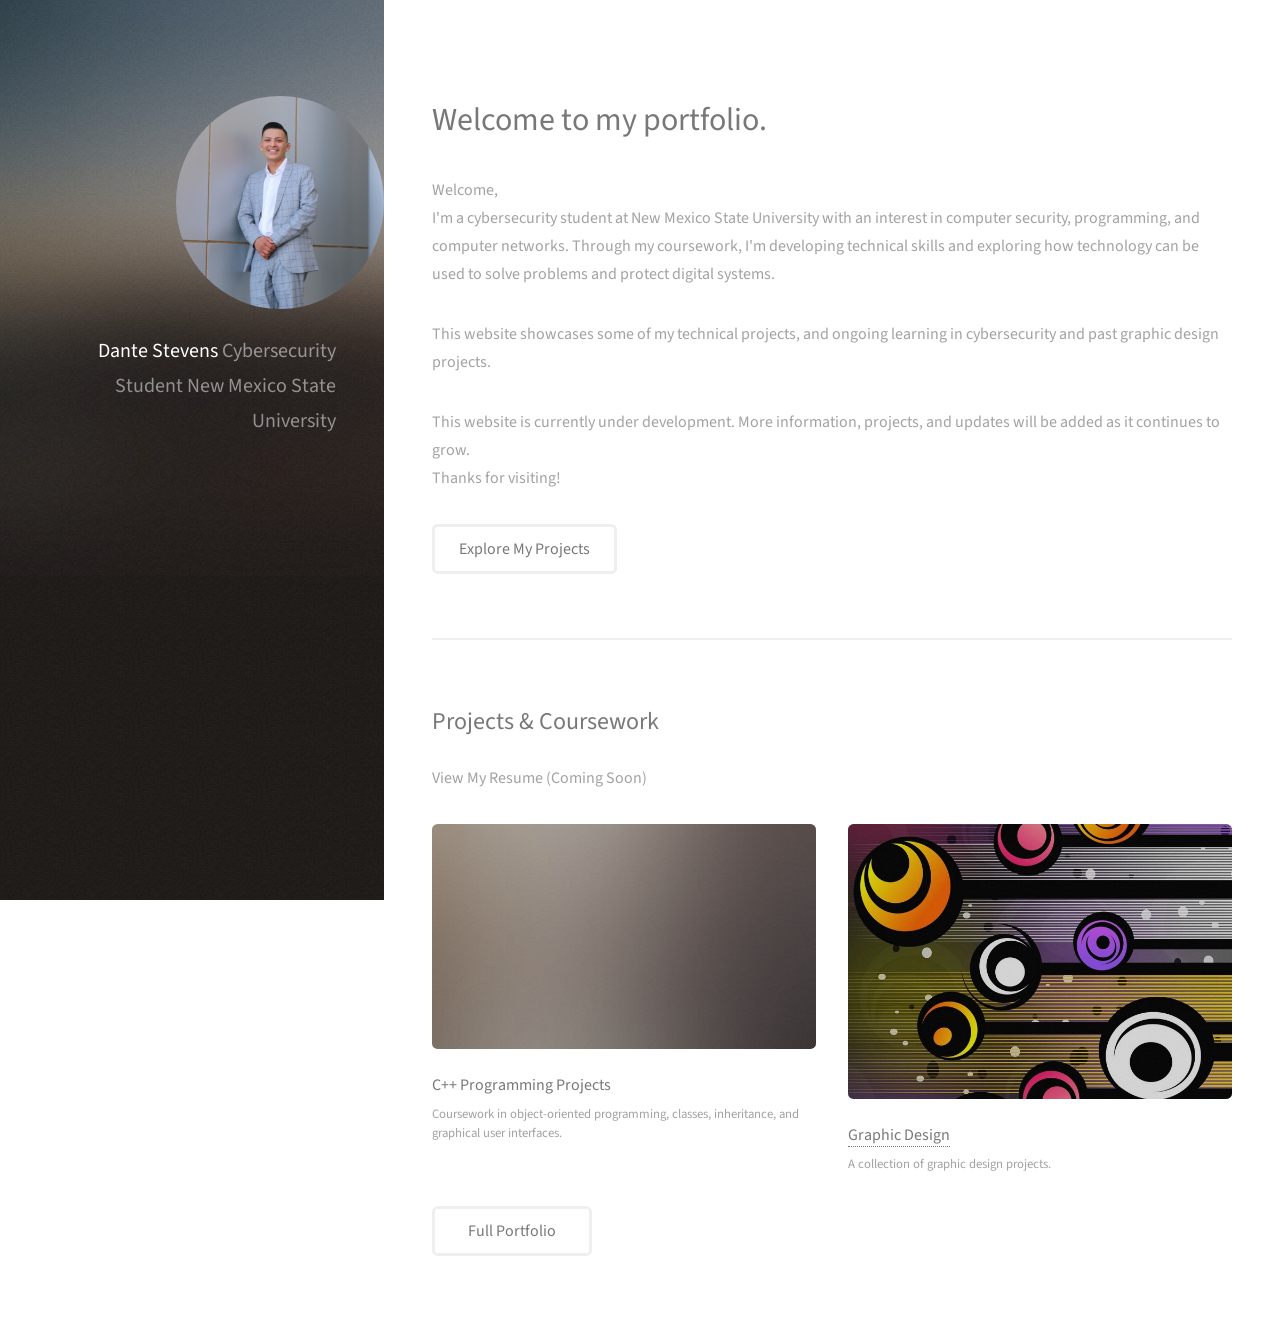
==== index.html @ f029ba34 "Update index.html" ====
<!DOCTYPE HTML>
<!--
	Strata by HTML5 UP
	html5up.net | @ajlkn
	Free for personal and commercial use under the CCA 3.0 license (html5up.net/license)
-->
<html>
	<head>
		<title>Strata by HTML5 UP</title>
		<meta charset="utf-8" />
		<meta name="viewport" content="width=device-width, initial-scale=1, user-scalable=no" />
		<link rel="stylesheet" href="assets/css/main.css" />
	</head>
	<body class="is-preload">

		<!-- Header -->
			<header id="header">
				<div class="inner">
					<a href="#" class="image avatar"><img src="images/avatar.jpg" alt="" /></a>

					<h1>
    <strong>Dante Stevens</strong><br />
    <span>Cybersecurity Student</span><br />
    <span>New Mexico State University</span>
</h1>

				</div>
			</header>

		<!-- Main -->
			<div id="main">

				<section id="one">
    <header class="major">
        <h2>Welcome to my portfolio.</h2>
    </header>

    <p>
        Welcome, <br />
		I'm a cybersecurity student at New Mexico State University
        with an interest in computer security, programming, and
        computer networks. Through my coursework, I'm developing
        technical skills and exploring how technology can be used
        to solve problems and protect digital systems.
    </p>


					
    <p>
        This website showcases some of my technical
        projects, and ongoing learning in cybersecurity and past graphic design projects.
    </p>


					
	<p>This website is currently under development. More information,
		projects, and updates will be added as it continues to grow. <br />
		Thanks for visiting!
	</p>

    <ul class="actions">
        <li><a href="#two" class="button">Explore My Projects</a></li>
    </ul>
</section>
	
				<!-- Two -->
					<section id="two">
						
<h2>Projects & Coursework</h2>

<p>View My Resume (Coming Soon)</p>

<div class="row">

    <!-- C++ Project Card -->
    <article class="col-6 col-12-xsmall work-item">
        <a href="images/fulls/01.jpg" class="image fit thumb">
            <img src="images/thumbs/01.jpg" alt="C++ programming project" />
        </a>
        <h3>C++ Programming Projects</h3>
        <p>Coursework in object-oriented programming, classes, inheritance, and graphical user interfaces.</p>
    </article>

    <!-- Graphic Design Project Card -->
    

<article class="col-6 col-12-xsmall work-item">
   <a href="graphic-design.html" class="image fit">
    <img src="images/icon.jpg" alt="Graphic Design Projects" class="design-icon" />
</a>
    <h3>
        <a href="graphic-design.html">Graphic Design</a>
    </h3>
    <p>A collection of graphic design projects.</p>
</article>


</div>

<ul class="actions">
    <li><a href="#" class="button">Full Portfolio</a></li>
</ul>


				<!-- Four -->
				<!--
					<section id="four">
						<h2>Elements</h2>

						<section>
							<h4>Text</h4>
							<p>This is <b>bold</b> and this is <strong>strong</strong>. This is <i>italic</i> and this is <em>emphasized</em>.
							This is <sup>superscript</sup> text and this is <sub>subscript</sub> text.
							This is <u>underlined</u> and this is code: <code>for (;;) { ... }</code>. Finally, <a href="#">this is a link</a>.</p>
							<hr />
							<header>
								<h4>Heading with a Subtitle</h4>
								<p>Lorem ipsum dolor sit amet nullam id egestas urna aliquam</p>
							</header>
							<p>Nunc lacinia ante nunc ac lobortis. Interdum adipiscing gravida odio porttitor sem non mi integer non faucibus ornare mi ut ante amet placerat aliquet. Volutpat eu sed ante lacinia sapien lorem accumsan varius montes viverra nibh in adipiscing blandit tempus accumsan.</p>
							<header>
								<h5>Heading with a Subtitle</h5>
								<p>Lorem ipsum dolor sit amet nullam id egestas urna aliquam</p>
							</header>
							<p>Nunc lacinia ante nunc ac lobortis. Interdum adipiscing gravida odio porttitor sem non mi integer non faucibus ornare mi ut ante amet placerat aliquet. Volutpat eu sed ante lacinia sapien lorem accumsan varius montes viverra nibh in adipiscing blandit tempus accumsan.</p>
							<hr />
							<h2>Heading Level 2</h2>
							<h3>Heading Level 3</h3>
							<h4>Heading Level 4</h4>
							<h5>Heading Level 5</h5>
							<h6>Heading Level 6</h6>
							<hr />
							<h5>Blockquote</h5>
							<blockquote>Fringilla nisl. Donec accumsan interdum nisi, quis tincidunt felis sagittis eget tempus euismod. Vestibulum ante ipsum primis in faucibus vestibulum. Blandit adipiscing eu felis iaculis volutpat ac adipiscing accumsan faucibus. Vestibulum ante ipsum primis in faucibus lorem ipsum dolor sit amet nullam adipiscing eu felis.</blockquote>
							<h5>Preformatted</h5>
							<pre><code>i = 0;

while (!deck.isInOrder()) {
print 'Iteration ' + i;
deck.shuffle();
i++;
}

print 'It took ' + i + ' iterations to sort the deck.';</code></pre>
						</section>

						<section>
							<h4>Lists</h4>
							<div class="row">
								<div class="col-6 col-12-xsmall">
									<h5>Unordered</h5>
									<ul>
										<li>Dolor pulvinar etiam magna etiam.</li>
										<li>Sagittis adipiscing lorem eleifend.</li>
										<li>Felis enim feugiat dolore viverra.</li>
									</ul>
									<h5>Alternate</h5>
									<ul class="alt">
										<li>Dolor pulvinar etiam magna etiam.</li>
										<li>Sagittis adipiscing lorem eleifend.</li>
										<li>Felis enim feugiat dolore viverra.</li>
									</ul>
								</div>
								<div class="col-6 col-12-xsmall">
									<h5>Ordered</h5>
									<ol>
										<li>Dolor pulvinar etiam magna etiam.</li>
										<li>Etiam vel felis at lorem sed viverra.</li>
										<li>Felis enim feugiat dolore viverra.</li>
										<li>Dolor pulvinar etiam magna etiam.</li>
										<li>Etiam vel felis at lorem sed viverra.</li>
										<li>Felis enim feugiat dolore viverra.</li>
									</ol>
									<h5>Icons</h5>
									
								</div>
							</div>
							<h5>Actions</h5>
							<ul class="actions">
								<li><a href="#" class="button primary">Default</a></li>
								<li><a href="#" class="button">Default</a></li>
							</ul>
							<ul class="actions small">
								<li><a href="#" class="button primary small">Small</a></li>
								<li><a href="#" class="button small">Small</a></li>
							</ul>
							<div class="row">
								<div class="col-6 col-12-small">
									<ul class="actions stacked">
										<li><a href="#" class="button primary">Default</a></li>
										<li><a href="#" class="button">Default</a></li>
									</ul>
								</div>
								<div class="col-6 col-12-small">
									<ul class="actions stacked">
										<li><a href="#" class="button primary small">Small</a></li>
										<li><a href="#" class="button small">Small</a></li>
									</ul>
								</div>
								<div class="col-6 col-12-small">
									<ul class="actions stacked">
										<li><a href="#" class="button primary fit">Default</a></li>
										<li><a href="#" class="button fit">Default</a></li>
									</ul>
								</div>
								<div class="col-6 col-12-small">
									<ul class="actions stacked">
										<li><a href="#" class="button primary small fit">Small</a></li>
										<li><a href="#" class="button small fit">Small</a></li>
									</ul>
								</div>
							</div>
						</section>

						<section>
							<h4>Table</h4>
							<h5>Default</h5>
							<div class="table-wrapper">
								<table>
									<thead>
										<tr>
											<th>Name</th>
											<th>Description</th>
											<th>Price</th>
										</tr>
									</thead>
									<tbody>
										<tr>
											<td>Item One</td>
											<td>Ante turpis integer aliquet porttitor.</td>
											<td>29.99</td>
										</tr>
										<tr>
											<td>Item Two</td>
											<td>Vis ac commodo adipiscing arcu aliquet.</td>
											<td>19.99</td>
										</tr>
										<tr>
											<td>Item Three</td>
											<td> Morbi faucibus arcu accumsan lorem.</td>
											<td>29.99</td>
										</tr>
										<tr>
											<td>Item Four</td>
											<td>Vitae integer tempus condimentum.</td>
											<td>19.99</td>
										</tr>
										<tr>
											<td>Item Five</td>
											<td>Ante turpis integer aliquet porttitor.</td>
											<td>29.99</td>
										</tr>
									</tbody>
									<tfoot>
										<tr>
											<td colspan="2"></td>
											<td>100.00</td>
										</tr>
									</tfoot>
								</table>
							</div>

							<h5>Alternate</h5>
							<div class="table-wrapper">
								<table class="alt">
									<thead>
										<tr>
											<th>Name</th>
											<th>Description</th>
											<th>Price</th>
										</tr>
									</thead>
									<tbody>
										<tr>
											<td>Item One</td>
											<td>Ante turpis integer aliquet porttitor.</td>
											<td>29.99</td>
										</tr>
										<tr>
											<td>Item Two</td>
											<td>Vis ac commodo adipiscing arcu aliquet.</td>
											<td>19.99</td>
										</tr>
										<tr>
											<td>Item Three</td>
											<td> Morbi faucibus arcu accumsan lorem.</td>
											<td>29.99</td>
										</tr>
										<tr>
											<td>Item Four</td>
											<td>Vitae integer tempus condimentum.</td>
											<td>19.99</td>
										</tr>
										<tr>
											<td>Item Five</td>
											<td>Ante turpis integer aliquet porttitor.</td>
											<td>29.99</td>
										</tr>
									</tbody>
									<tfoot>
										<tr>
											<td colspan="2"></td>
											<td>100.00</td>
										</tr>
									</tfoot>
								</table>
							</div>
						</section>

						<section>
							<h4>Buttons</h4>
							<ul class="actions">
								<li><a href="#" class="button primary">Primary</a></li>
								<li><a href="#" class="button">Default</a></li>
							</ul>
							<ul class="actions">
								<li><a href="#" class="button large">Large</a></li>
								<li><a href="#" class="button">Default</a></li>
								<li><a href="#" class="button small">Small</a></li>
							</ul>
							<ul class="actions fit">
								<li><a href="#" class="button primary fit">Fit</a></li>
								<li><a href="#" class="button fit">Fit</a></li>
							</ul>
							<ul class="actions fit small">
								<li><a href="#" class="button primary fit small">Fit + Small</a></li>
								<li><a href="#" class="button fit small">Fit + Small</a></li>
							</ul>
							<ul class="actions">
								<li><a href="#" class="button primary icon solid fa-download">Icon</a></li>
								<li><a href="#" class="button icon solid fa-download">Icon</a></li>
							</ul>
							<ul class="actions">
								<li><span class="button primary disabled">Primary</span></li>
								<li><span class="button disabled">Default</span></li>
							</ul>
						</section>

						<section>
							<h4>Form</h4>
							<form method="post" action="#">
								<div class="row gtr-uniform gtr-50">
									<div class="col-6 col-12-xsmall">
										<input type="text" name="demo-name" id="demo-name" value="" placeholder="Name" />
									</div>
									<div class="col-6 col-12-xsmall">
										<input type="email" name="demo-email" id="demo-email" value="" placeholder="Email" />
									</div>
									<div class="col-12">
										<select name="demo-category" id="demo-category">
											<option value="">- Category -</option>
											<option value="1">Manufacturing</option>
											<option value="1">Shipping</option>
											<option value="1">Administration</option>
											<option value="1">Human Resources</option>
										</select>
									</div>
									<div class="col-4 col-12-small">
										<input type="radio" id="demo-priority-low" name="demo-priority" checked>
										<label for="demo-priority-low">Low Priority</label>
									</div>
									<div class="col-4 col-12-small">
										<input type="radio" id="demo-priority-normal" name="demo-priority">
										<label for="demo-priority-normal">Normal Priority</label>
									</div>
									<div class="col-4 col-12-small">
										<input type="radio" id="demo-priority-high" name="demo-priority">
										<label for="demo-priority-high">High Priority</label>
									</div>
									<div class="col-6 col-12-small">
										<input type="checkbox" id="demo-copy" name="demo-copy">
										<label for="demo-copy">Email me a copy of this message</label>
									</div>
									<div class="col-6 col-12-small">
										<input type="checkbox" id="demo-human" name="demo-human" checked>
										<label for="demo-human">I am a human and not a robot</label>
									</div>
									<div class="col-12">
										<textarea name="demo-message" id="demo-message" placeholder="Enter your message" rows="6"></textarea>
									</div>
									<div class="col-12">
										<ul class="actions">
											<li><input type="submit" value="Send Message" class="primary" /></li>
											<li><input type="reset" value="Reset" /></li>
										</ul>
									</div>
								</div>
							</form>
						</section>

						<section>
							<h4>Image</h4>
							<h5>Fit</h5>
							<div class="box alt">
								<div class="row gtr-50 gtr-uniform">
									<div class="col-12"><span class="image fit"><img src="images/fulls/05.jpg" alt="" /></span></div>
									<div class="col-4"><span class="image fit"><img src="images/thumbs/01.jpg" alt="" /></span></div>
									<div class="col-4"><span class="image fit"><img src="images/thumbs/02.jpg" alt="" /></span></div>
									<div class="col-4"><span class="image fit"><img src="images/thumbs/03.jpg" alt="" /></span></div>
									<div class="col-4"><span class="image fit"><img src="images/thumbs/04.jpg" alt="" /></span></div>
									<div class="col-4"><span class="image fit"><img src="images/thumbs/05.jpg" alt="" /></span></div>
									<div class="col-4"><span class="image fit"><img src="images/thumbs/06.jpg" alt="" /></span></div>
									<div class="col-4"><span class="image fit"><img src="images/thumbs/03.jpg" alt="" /></span></div>
									<div class="col-4"><span class="image fit"><img src="images/thumbs/02.jpg" alt="" /></span></div>
									<div class="col-4"><span class="image fit"><img src="images/thumbs/01.jpg" alt="" /></span></div>
								</div>
							</div>
							<h5>Left &amp; Right</h5>
							<p><span class="image left"><img src="images/avatar.jpg" alt="" /></span>Fringilla nisl. Donec accumsan interdum nisi, quis tincidunt felis sagittis eget. tempus euismod. Vestibulum ante ipsum primis in faucibus vestibulum. Blandit adipiscing eu felis iaculis volutpat ac adipiscing accumsan eu faucibus. Integer ac pellentesque praesent tincidunt felis sagittis eget. tempus euismod. Vestibulum ante ipsum primis in faucibus vestibulum. Blandit adipiscing eu felis iaculis volutpat ac adipiscing accumsan eu faucibus. Integer ac pellentesque praesent. Donec accumsan interdum nisi, quis tincidunt felis sagittis eget. tempus euismod. Vestibulum ante ipsum primis in faucibus vestibulum. Blandit adipiscing eu felis iaculis volutpat ac adipiscing accumsan eu faucibus. Integer ac pellentesque praesent tincidunt felis sagittis eget. tempus euismod. Vestibulum ante ipsum primis in faucibus vestibulum. Blandit adipiscing eu felis iaculis volutpat ac adipiscing accumsan eu faucibus. Integer ac pellentesque praesent.</p>
							<p><span class="image right"><img src="images/avatar.jpg" alt="" /></span>Fringilla nisl. Donec accumsan interdum nisi, quis tincidunt felis sagittis eget. tempus euismod. Vestibulum ante ipsum primis in faucibus vestibulum. Blandit adipiscing eu felis iaculis volutpat ac adipiscing accumsan eu faucibus. Integer ac pellentesque praesent tincidunt felis sagittis eget. tempus euismod. Vestibulum ante ipsum primis in faucibus vestibulum. Blandit adipiscing eu felis iaculis volutpat ac adipiscing accumsan eu faucibus. Integer ac pellentesque praesent. Donec accumsan interdum nisi, quis tincidunt felis sagittis eget. tempus euismod. Vestibulum ante ipsum primis in faucibus vestibulum. Blandit adipiscing eu felis iaculis volutpat ac adipiscing accumsan eu faucibus. Integer ac pellentesque praesent tincidunt felis sagittis eget. tempus euismod. Vestibulum ante ipsum primis in faucibus vestibulum. Blandit adipiscing eu felis iaculis volutpat ac adipiscing accumsan eu faucibus. Integer ac pellentesque praesent.</p>
						</section>

					</section>
				-->

			</div>

		<!-- Footer -->
			<footer id="footer">
				<div class="inner">
					
					
				</div>
			</footer>

		<!-- Scripts -->
			<script src="assets/js/jquery.min.js"></script>
			<script src="assets/js/jquery.poptrox.min.js"></script>
			<script src="assets/js/browser.min.js"></script>
			<script src="assets/js/breakpoints.min.js"></script>
			<script src="assets/js/util.js"></script>
			<script src="assets/js/main.js"></script>

	</body>
</html>
---- assets/css/main.css ----
@import url("fontawesome-all.min.css");
@import url("https://fonts.googleapis.com/css?family=Source+Sans+Pro:400,400italic");

/*
	Strata by HTML5 UP
	html5up.net | @ajlkn
	Free for personal and commercial use under the CCA 3.0 license (html5up.net/license)
*/

html, body, div, span, applet, object,
iframe, h1, h2, h3, h4, h5, h6, p, blockquote,
pre, a, abbr, acronym, address, big, cite,
code, del, dfn, em, img, ins, kbd, q, s, samp,
small, strike, strong, sub, sup, tt, var, b,
u, i, center, dl, dt, dd, ol, ul, li, fieldset,
form, label, legend, table, caption, tbody,
tfoot, thead, tr, th, td, article, aside,
canvas, details, embed, figure, figcaption,
footer, header, hgroup, menu, nav, output, ruby,
section, summary, time, mark, audio, video {
	margin: 0;
	padding: 0;
	border: 0;
	font-size: 100%;
	font: inherit;
	vertical-align: baseline;}

article, aside, details, figcaption, figure,
footer, header, hgroup, menu, nav, section {
	display: block;}

body {
	line-height: 1;
}

ol, ul {
	list-style: none;
}

blockquote, q {
	quotes: none;
}

	blockquote:before, blockquote:after, q:before, q:after {
		content: '';
		content: none;
	}

table {
	border-collapse: collapse;
	border-spacing: 0;
}

body {
	-webkit-text-size-adjust: none;
}

mark {
	background-color: transparent;
	color: inherit;
}

input::-moz-focus-inner {
	border: 0;
	padding: 0;
}

input, select, textarea {
	-moz-appearance: none;
	-webkit-appearance: none;
	-ms-appearance: none;
	appearance: none;
}

/* Basic */

	html {
		box-sizing: border-box;
	}

	*, *:before, *:after {
		box-sizing: inherit;
	}

	body {
		background: #fff;
	}

		body.is-preload *, body.is-preload *:before, body.is-preload *:after {
			-moz-animation: none !important;
			-webkit-animation: none !important;
			-ms-animation: none !important;
			animation: none !important;
			-moz-transition: none !important;
			-webkit-transition: none !important;
			-ms-transition: none !important;
			transition: none !important;
		}

	body, input, select, textarea {
		color: #a2a2a2;
		font-family: "Source Sans Pro", Helvetica, sans-serif;
		font-size: 16pt;
		font-weight: 400;
		line-height: 1.75em;
	}

	a {
		-moz-transition: color 0.2s ease-in-out, border-color 0.2s ease-in-out;
		-webkit-transition: color 0.2s ease-in-out, border-color 0.2s ease-in-out;
		-ms-transition: color 0.2s ease-in-out, border-color 0.2s ease-in-out;
		transition: color 0.2s ease-in-out, border-color 0.2s ease-in-out;
		border-bottom: dotted 1px;
		color: #49bf9d;
		text-decoration: none;
	}

		a:hover {
			border-bottom-color: transparent;
			color: #49bf9d !important;
			text-decoration: none;
		}

	strong, b {
		color: #787878;
		font-weight: 400;
	}

	em, i {
		font-style: italic;
	}

	p {
		margin: 0 0 2em 0;
	}

	h1, h2, h3, h4, h5, h6 {
		color: #787878;
		font-weight: 400;
		line-height: 1em;
		margin: 0 0 1em 0;
	}

		h1 a, h2 a, h3 a, h4 a, h5 a, h6 a {
			color: inherit;
			text-decoration: none;
		}

	h1 {
		font-size: 2em;
		line-height: 1.5em;
	}

	h2 {
		font-size: 1.5em;
		line-height: 1.5em;
	}

	h3 {
		font-size: 1.25em;
		line-height: 1.5em;
	}

	h4 {
		font-size: 1.1em;
		line-height: 1.5em;
	}

	h5 {
		font-size: 0.9em;
		line-height: 1.5em;
	}

	h6 {
		font-size: 0.7em;
		line-height: 1.5em;
	}

	sub {
		font-size: 0.8em;
		position: relative;
		top: 0.5em;
	}

	sup {
		font-size: 0.8em;
		position: relative;
		top: -0.5em;
	}

	hr {
		border: 0;
		border-bottom: solid 2px #efefef;
		margin: 2em 0;
	}

		hr.major {
			margin: 3em 0;
		}

	blockquote {
		border-left: solid 6px #efefef;
		font-style: italic;
		margin: 0 0 2em 0;
		padding: 0.5em 0 0.5em 1.5em;
	}

	code {
		background: #f7f7f7;
		border-radius: 0.35em;
		border: solid 2px #efefef;
		font-family: "Courier New", monospace;
		font-size: 0.9em;
		margin: 0 0.25em;
		padding: 0.25em 0.65em;
	}

	pre {
		-webkit-overflow-scrolling: touch;
		font-family: "Courier New", monospace;
		font-size: 0.9em;
		margin: 0 0 2em 0;
	}

		pre code {
			display: block;
			line-height: 1.75em;
			padding: 1em 1.5em;
			overflow-x: auto;
		}

	.align-left {
		text-align: left;
	}

	.align-center {
		text-align: center;
	}

	.align-right {
		text-align: right;
	}

/* Container */

	.container {
		margin: 0 auto;
		max-width: calc(100% - 4em);
		width: 100%;
	}

		.container.xsmall {
			width: 25%;
		}

		.container.small {
			width: 50%;
		}

		.container.medium {
			width: 75%;
		}

		.container.large {
			width: 125%;
		}

		.container.xlarge {
			width: 150%;
		}

		.container.max {
			width: 100%;
		}

		@media screen and (max-width: 980px) {

			.container {
				width: 100% !important;
				max-width: 100% !important;
			}

		}

		@media screen and (max-width: 480px) {

			.container {
				max-width: calc(100% - 3em);
			}

		}

/* Row */

	.row {
		display: flex;
		flex-wrap: wrap;
		box-sizing: border-box;
		align-items: stretch;
	}

		.row > * {
			box-sizing: border-box;
		}

		.row.gtr-uniform > * > :last-child {
			margin-bottom: 0;
		}

		.row.aln-left {
			justify-content: flex-start;
		}

		.row.aln-center {
			justify-content: center;
		}

		.row.aln-right {
			justify-content: flex-end;
		}

		.row.aln-top {
			align-items: flex-start;
		}

		.row.aln-middle {
			align-items: center;
		}

		.row.aln-bottom {
			align-items: flex-end;
		}

		.row > .imp {
			order: -1;
		}

		.row > .col-1 {
			width: 8.33333%;
		}

		.row > .off-1 {
			margin-left: 8.33333%;
		}

		.row > .col-2 {
			width: 16.66667%;
		}

		.row > .off-2 {
			margin-left: 16.66667%;
		}

		.row > .col-3 {
			width: 25%;
		}

		.row > .off-3 {
			margin-left: 25%;
		}

		.row > .col-4 {
			width: 33.33333%;
		}

		.row > .off-4 {
			margin-left: 33.33333%;
		}

		.row > .col-5 {
			width: 41.66667%;
		}

		.row > .off-5 {
			margin-left: 41.66667%;
		}

		.row > .col-6 {
			width: 50%;
		}

		.row > .off-6 {
			margin-left: 50%;
		}

		.row > .col-7 {
			width: 58.33333%;
		}

		.row > .off-7 {
			margin-left: 58.33333%;
		}

		.row > .col-8 {
			width: 66.66667%;
		}

		.row > .off-8 {
			margin-left: 66.66667%;
		}

		.row > .col-9 {
			width: 75%;
		}

		.row > .off-9 {
			margin-left: 75%;
		}

		.row > .col-10 {
			width: 83.33333%;
		}

		.row > .off-10 {
			margin-left: 83.33333%;
		}

		.row > .col-11 {
			width: 91.66667%;
		}

		.row > .off-11 {
			margin-left: 91.66667%;
		}

		.row > .col-12 {
			width: 100%;
		}

		.row > .off-12 {
			margin-left: 100%;
		}

		.row.gtr-0 {
			margin-top: 0;
			margin-left: 0em;
		}

			.row.gtr-0 > * {
				padding: 0 0 0 0em;
			}

			.row.gtr-0.gtr-uniform {
				margin-top: 0em;
			}

				.row.gtr-0.gtr-uniform > * {
					padding-top: 0em;
				}

		.row.gtr-25 {
			margin-top: 0;
			margin-left: -0.625em;
		}

			.row.gtr-25 > * {
				padding: 0 0 0 0.625em;
			}

			.row.gtr-25.gtr-uniform {
				margin-top: -0.625em;
			}

				.row.gtr-25.gtr-uniform > * {
					padding-top: 0.625em;
				}

		.row.gtr-50 {
			margin-top: 0;
			margin-left: -1.25em;
		}

			.row.gtr-50 > * {
				padding: 0 0 0 1.25em;
			}

			.row.gtr-50.gtr-uniform {
				margin-top: -1.25em;
			}

				.row.gtr-50.gtr-uniform > * {
					padding-top: 1.25em;
				}

		.row {
			margin-top: 0;
			margin-left: -2.5em;
		}

			.row > * {
				padding: 0 0 0 2.5em;
			}

			.row.gtr-uniform {
				margin-top: -2.5em;
			}

				.row.gtr-uniform > * {
					padding-top: 2.5em;
				}

		.row.gtr-150 {
			margin-top: 0;
			margin-left: -3.75em;
		}

			.row.gtr-150 > * {
				padding: 0 0 0 3.75em;
			}

			.row.gtr-150.gtr-uniform {
				margin-top: -3.75em;
			}

				.row.gtr-150.gtr-uniform > * {
					padding-top: 3.75em;
				}

		.row.gtr-200 {
			margin-top: 0;
			margin-left: -5em;
		}

			.row.gtr-200 > * {
				padding: 0 0 0 5em;
			}

			.row.gtr-200.gtr-uniform {
				margin-top: -5em;
			}

				.row.gtr-200.gtr-uniform > * {
					padding-top: 5em;
				}

		@media screen and (max-width: 1800px) {

			.row {
				display: flex;
				flex-wrap: wrap;
				box-sizing: border-box;
				align-items: stretch;
			}

				.row > * {
					box-sizing: border-box;
				}

				.row.gtr-uniform > * > :last-child {
					margin-bottom: 0;
				}

				.row.aln-left {
					justify-content: flex-start;
				}

				.row.aln-center {
					justify-content: center;
				}

				.row.aln-right {
					justify-content: flex-end;
				}

				.row.aln-top {
					align-items: flex-start;
				}

				.row.aln-middle {
					align-items: center;
				}

				.row.aln-bottom {
					align-items: flex-end;
				}

				.row > .imp-xlarge {
					order: -1;
				}

				.row > .col-1-xlarge {
					width: 8.33333%;
				}

				.row > .off-1-xlarge {
					margin-left: 8.33333%;
				}

				.row > .col-2-xlarge {
					width: 16.66667%;
				}

				.row > .off-2-xlarge {
					margin-left: 16.66667%;
				}

				.row > .col-3-xlarge {
					width: 25%;
				}

				.row > .off-3-xlarge {
					margin-left: 25%;
				}

				.row > .col-4-xlarge {
					width: 33.33333%;
				}

				.row > .off-4-xlarge {
					margin-left: 33.33333%;
				}

				.row > .col-5-xlarge {
					width: 41.66667%;
				}

				.row > .off-5-xlarge {
					margin-left: 41.66667%;
				}

				.row > .col-6-xlarge {
					width: 50%;
				}

				.row > .off-6-xlarge {
					margin-left: 50%;
				}

				.row > .col-7-xlarge {
					width: 58.33333%;
				}

				.row > .off-7-xlarge {
					margin-left: 58.33333%;
				}

				.row > .col-8-xlarge {
					width: 66.66667%;
				}

				.row > .off-8-xlarge {
					margin-left: 66.66667%;
				}

				.row > .col-9-xlarge {
					width: 75%;
				}

				.row > .off-9-xlarge {
					margin-left: 75%;
				}

				.row > .col-10-xlarge {
					width: 83.33333%;
				}

				.row > .off-10-xlarge {
					margin-left: 83.33333%;
				}

				.row > .col-11-xlarge {
					width: 91.66667%;
				}

				.row > .off-11-xlarge {
					margin-left: 91.66667%;
				}

				.row > .col-12-xlarge {
					width: 100%;
				}

				.row > .off-12-xlarge {
					margin-left: 100%;
				}

				.row.gtr-0 {
					margin-top: 0;
					margin-left: 0em;
				}

					.row.gtr-0 > * {
						padding: 0 0 0 0em;
					}

					.row.gtr-0.gtr-uniform {
						margin-top: 0em;
					}

						.row.gtr-0.gtr-uniform > * {
							padding-top: 0em;
						}

				.row.gtr-25 {
					margin-top: 0;
					margin-left: -0.625em;
				}

					.row.gtr-25 > * {
						padding: 0 0 0 0.625em;
					}

					.row.gtr-25.gtr-uniform {
						margin-top: -0.625em;
					}

						.row.gtr-25.gtr-uniform > * {
							padding-top: 0.625em;
						}

				.row.gtr-50 {
					margin-top: 0;
					margin-left: -1.25em;
				}

					.row.gtr-50 > * {
						padding: 0 0 0 1.25em;
					}

					.row.gtr-50.gtr-uniform {
						margin-top: -1.25em;
					}

						.row.gtr-50.gtr-uniform > * {
							padding-top: 1.25em;
						}

				.row {
					margin-top: 0;
					margin-left: -2.5em;
				}

					.row > * {
						padding: 0 0 0 2.5em;
					}

					.row.gtr-uniform {
						margin-top: -2.5em;
					}

						.row.gtr-uniform > * {
							padding-top: 2.5em;
						}

				.row.gtr-150 {
					margin-top: 0;
					margin-left: -3.75em;
				}

					.row.gtr-150 > * {
						padding: 0 0 0 3.75em;
					}

					.row.gtr-150.gtr-uniform {
						margin-top: -3.75em;
					}

						.row.gtr-150.gtr-uniform > * {
							padding-top: 3.75em;
						}

				.row.gtr-200 {
					margin-top: 0;
					margin-left: -5em;
				}

					.row.gtr-200 > * {
						padding: 0 0 0 5em;
					}

					.row.gtr-200.gtr-uniform {
						margin-top: -5em;
					}

						.row.gtr-200.gtr-uniform > * {
							padding-top: 5em;
						}

		}

		@media screen and (max-width: 1280px) {

			.row {
				display: flex;
				flex-wrap: wrap;
				box-sizing: border-box;
				align-items: stretch;
			}

				.row > * {
					box-sizing: border-box;
				}

				.row.gtr-uniform > * > :last-child {
					margin-bottom: 0;
				}

				.row.aln-left {
					justify-content: flex-start;
				}

				.row.aln-center {
					justify-content: center;
				}

				.row.aln-right {
					justify-content: flex-end;
				}

				.row.aln-top {
					align-items: flex-start;
				}

				.row.aln-middle {
					align-items: center;
				}

				.row.aln-bottom {
					align-items: flex-end;
				}

				.row > .imp-large {
					order: -1;
				}

				.row > .col-1-large {
					width: 8.33333%;
				}

				.row > .off-1-large {
					margin-left: 8.33333%;
				}

				.row > .col-2-large {
					width: 16.66667%;
				}

				.row > .off-2-large {
					margin-left: 16.66667%;
				}

				.row > .col-3-large {
					width: 25%;
				}

				.row > .off-3-large {
					margin-left: 25%;
				}

				.row > .col-4-large {
					width: 33.33333%;
				}

				.row > .off-4-large {
					margin-left: 33.33333%;
				}

				.row > .col-5-large {
					width: 41.66667%;
				}

				.row > .off-5-large {
					margin-left: 41.66667%;
				}

				.row > .col-6-large {
					width: 50%;
				}

				.row > .off-6-large {
					margin-left: 50%;
				}

				.row > .col-7-large {
					width: 58.33333%;
				}

				.row > .off-7-large {
					margin-left: 58.33333%;
				}

				.row > .col-8-large {
					width: 66.66667%;
				}

				.row > .off-8-large {
					margin-left: 66.66667%;
				}

				.row > .col-9-large {
					width: 75%;
				}

				.row > .off-9-large {
					margin-left: 75%;
				}

				.row > .col-10-large {
					width: 83.33333%;
				}

				.row > .off-10-large {
					margin-left: 83.33333%;
				}

				.row > .col-11-large {
					width: 91.66667%;
				}

				.row > .off-11-large {
					margin-left: 91.66667%;
				}

				.row > .col-12-large {
					width: 100%;
				}

				.row > .off-12-large {
					margin-left: 100%;
				}

				.row.gtr-0 {
					margin-top: 0;
					margin-left: 0em;
				}

					.row.gtr-0 > * {
						padding: 0 0 0 0em;
					}

					.row.gtr-0.gtr-uniform {
						margin-top: 0em;
					}

						.row.gtr-0.gtr-uniform > * {
							padding-top: 0em;
						}

				.row.gtr-25 {
					margin-top: 0;
					margin-left: -0.5em;
				}

					.row.gtr-25 > * {
						padding: 0 0 0 0.5em;
					}

					.row.gtr-25.gtr-uniform {
						margin-top: -0.5em;
					}

						.row.gtr-25.gtr-uniform > * {
							padding-top: 0.5em;
						}

				.row.gtr-50 {
					margin-top: 0;
					margin-left: -1em;
				}

					.row.gtr-50 > * {
						padding: 0 0 0 1em;
					}

					.row.gtr-50.gtr-uniform {
						margin-top: -1em;
					}

						.row.gtr-50.gtr-uniform > * {
							padding-top: 1em;
						}

				.row {
					margin-top: 0;
					margin-left: -2em;
				}

					.row > * {
						padding: 0 0 0 2em;
					}

					.row.gtr-uniform {
						margin-top: -2em;
					}

						.row.gtr-uniform > * {
							padding-top: 2em;
						}

				.row.gtr-150 {
					margin-top: 0;
					margin-left: -3em;
				}

					.row.gtr-150 > * {
						padding: 0 0 0 3em;
					}

					.row.gtr-150.gtr-uniform {
						margin-top: -3em;
					}

						.row.gtr-150.gtr-uniform > * {
							padding-top: 3em;
						}

				.row.gtr-200 {
					margin-top: 0;
					margin-left: -4em;
				}

					.row.gtr-200 > * {
						padding: 0 0 0 4em;
					}

					.row.gtr-200.gtr-uniform {
						margin-top: -4em;
					}

						.row.gtr-200.gtr-uniform > * {
							padding-top: 4em;
						}

		}

		@media screen and (max-width: 980px) {

			.row {
				display: flex;
				flex-wrap: wrap;
				box-sizing: border-box;
				align-items: stretch;
			}

				.row > * {
					box-sizing: border-box;
				}

				.row.gtr-uniform > * > :last-child {
					margin-bottom: 0;
				}

				.row.aln-left {
					justify-content: flex-start;
				}

				.row.aln-center {
					justify-content: center;
				}

				.row.aln-right {
					justify-content: flex-end;
				}

				.row.aln-top {
					align-items: flex-start;
				}

				.row.aln-middle {
					align-items: center;
				}

				.row.aln-bottom {
					align-items: flex-end;
				}

				.row > .imp-medium {
					order: -1;
				}

				.row > .col-1-medium {
					width: 8.33333%;
				}

				.row > .off-1-medium {
					margin-left: 8.33333%;
				}

				.row > .col-2-medium {
					width: 16.66667%;
				}

				.row > .off-2-medium {
					margin-left: 16.66667%;
				}

				.row > .col-3-medium {
					width: 25%;
				}

				.row > .off-3-medium {
					margin-left: 25%;
				}

				.row > .col-4-medium {
					width: 33.33333%;
				}

				.row > .off-4-medium {
					margin-left: 33.33333%;
				}

				.row > .col-5-medium {
					width: 41.66667%;
				}

				.row > .off-5-medium {
					margin-left: 41.66667%;
				}

				.row > .col-6-medium {
					width: 50%;
				}

				.row > .off-6-medium {
					margin-left: 50%;
				}

				.row > .col-7-medium {
					width: 58.33333%;
				}

				.row > .off-7-medium {
					margin-left: 58.33333%;
				}

				.row > .col-8-medium {
					width: 66.66667%;
				}

				.row > .off-8-medium {
					margin-left: 66.66667%;
				}

				.row > .col-9-medium {
					width: 75%;
				}

				.row > .off-9-medium {
					margin-left: 75%;
				}

				.row > .col-10-medium {
					width: 83.33333%;
				}

				.row > .off-10-medium {
					margin-left: 83.33333%;
				}

				.row > .col-11-medium {
					width: 91.66667%;
				}

				.row > .off-11-medium {
					margin-left: 91.66667%;
				}

				.row > .col-12-medium {
					width: 100%;
				}

				.row > .off-12-medium {
					margin-left: 100%;
				}

				.row.gtr-0 {
					margin-top: 0;
					margin-left: 0em;
				}

					.row.gtr-0 > * {
						padding: 0 0 0 0em;
					}

					.row.gtr-0.gtr-uniform {
						margin-top: 0em;
					}

						.row.gtr-0.gtr-uniform > * {
							padding-top: 0em;
						}

				.row.gtr-25 {
					margin-top: 0;
					margin-left: -0.5em;
				}

					.row.gtr-25 > * {
						padding: 0 0 0 0.5em;
					}

					.row.gtr-25.gtr-uniform {
						margin-top: -0.5em;
					}

						.row.gtr-25.gtr-uniform > * {
							padding-top: 0.5em;
						}

				.row.gtr-50 {
					margin-top: 0;
					margin-left: -1em;
				}

					.row.gtr-50 > * {
						padding: 0 0 0 1em;
					}

					.row.gtr-50.gtr-uniform {
						margin-top: -1em;
					}

						.row.gtr-50.gtr-uniform > * {
							padding-top: 1em;
						}

				.row {
					margin-top: 0;
					margin-left: -2em;
				}

					.row > * {
						padding: 0 0 0 2em;
					}

					.row.gtr-uniform {
						margin-top: -2em;
					}

						.row.gtr-uniform > * {
							padding-top: 2em;
						}

				.row.gtr-150 {
					margin-top: 0;
					margin-left: -3em;
				}

					.row.gtr-150 > * {
						padding: 0 0 0 3em;
					}

					.row.gtr-150.gtr-uniform {
						margin-top: -3em;
					}

						.row.gtr-150.gtr-uniform > * {
							padding-top: 3em;
						}

				.row.gtr-200 {
					margin-top: 0;
					margin-left: -4em;
				}

					.row.gtr-200 > * {
						padding: 0 0 0 4em;
					}

					.row.gtr-200.gtr-uniform {
						margin-top: -4em;
					}

						.row.gtr-200.gtr-uniform > * {
							padding-top: 4em;
						}

		}

		@media screen and (max-width: 736px) {

			.row {
				display: flex;
				flex-wrap: wrap;
				box-sizing: border-box;
				align-items: stretch;
			}

				.row > * {
					box-sizing: border-box;
				}

				.row.gtr-uniform > * > :last-child {
					margin-bottom: 0;
				}

				.row.aln-left {
					justify-content: flex-start;
				}

				.row.aln-center {
					justify-content: center;
				}

				.row.aln-right {
					justify-content: flex-end;
				}

				.row.aln-top {
					align-items: flex-start;
				}

				.row.aln-middle {
					align-items: center;
				}

				.row.aln-bottom {
					align-items: flex-end;
				}

				.row > .imp-small {
					order: -1;
				}

				.row > .col-1-small {
					width: 8.33333%;
				}

				.row > .off-1-small {
					margin-left: 8.33333%;
				}

				.row > .col-2-small {
					width: 16.66667%;
				}

				.row > .off-2-small {
					margin-left: 16.66667%;
				}

				.row > .col-3-small {
					width: 25%;
				}

				.row > .off-3-small {
					margin-left: 25%;
				}

				.row > .col-4-small {
					width: 33.33333%;
				}

				.row > .off-4-small {
					margin-left: 33.33333%;
				}

				.row > .col-5-small {
					width: 41.66667%;
				}

				.row > .off-5-small {
					margin-left: 41.66667%;
				}

				.row > .col-6-small {
					width: 50%;
				}

				.row > .off-6-small {
					margin-left: 50%;
				}

				.row > .col-7-small {
					width: 58.33333%;
				}

				.row > .off-7-small {
					margin-left: 58.33333%;
				}

				.row > .col-8-small {
					width: 66.66667%;
				}

				.row > .off-8-small {
					margin-left: 66.66667%;
				}

				.row > .col-9-small {
					width: 75%;
				}

				.row > .off-9-small {
					margin-left: 75%;
				}

				.row > .col-10-small {
					width: 83.33333%;
				}

				.row > .off-10-small {
					margin-left: 83.33333%;
				}

				.row > .col-11-small {
					width: 91.66667%;
				}

				.row > .off-11-small {
					margin-left: 91.66667%;
				}

				.row > .col-12-small {
					width: 100%;
				}

				.row > .off-12-small {
					margin-left: 100%;
				}

				.row.gtr-0 {
					margin-top: 0;
					margin-left: 0em;
				}

					.row.gtr-0 > * {
						padding: 0 0 0 0em;
					}

					.row.gtr-0.gtr-uniform {
						margin-top: 0em;
					}

						.row.gtr-0.gtr-uniform > * {
							padding-top: 0em;
						}

				.row.gtr-25 {
					margin-top: 0;
					margin-left: -0.375em;
				}

					.row.gtr-25 > * {
						padding: 0 0 0 0.375em;
					}

					.row.gtr-25.gtr-uniform {
						margin-top: -0.375em;
					}

						.row.gtr-25.gtr-uniform > * {
							padding-top: 0.375em;
						}

				.row.gtr-50 {
					margin-top: 0;
					margin-left: -0.75em;
				}

					.row.gtr-50 > * {
						padding: 0 0 0 0.75em;
					}

					.row.gtr-50.gtr-uniform {
						margin-top: -0.75em;
					}

						.row.gtr-50.gtr-uniform > * {
							padding-top: 0.75em;
						}

				.row {
					margin-top: 0;
					margin-left: -1.5em;
				}

					.row > * {
						padding: 0 0 0 1.5em;
					}

					.row.gtr-uniform {
						margin-top: -1.5em;
					}

						.row.gtr-uniform > * {
							padding-top: 1.5em;
						}

				.row.gtr-150 {
					margin-top: 0;
					margin-left: -2.25em;
				}

					.row.gtr-150 > * {
						padding: 0 0 0 2.25em;
					}

					.row.gtr-150.gtr-uniform {
						margin-top: -2.25em;
					}

						.row.gtr-150.gtr-uniform > * {
							padding-top: 2.25em;
						}

				.row.gtr-200 {
					margin-top: 0;
					margin-left: -3em;
				}

					.row.gtr-200 > * {
						padding: 0 0 0 3em;
					}

					.row.gtr-200.gtr-uniform {
						margin-top: -3em;
					}

						.row.gtr-200.gtr-uniform > * {
							padding-top: 3em;
						}

		}

		@media screen and (max-width: 480px) {

			.row {
				display: flex;
				flex-wrap: wrap;
				box-sizing: border-box;
				align-items: stretch;
			}

				.row > * {
					box-sizing: border-box;
				}

				.row.gtr-uniform > * > :last-child {
					margin-bottom: 0;
				}

				.row.aln-left {
					justify-content: flex-start;
				}

				.row.aln-center {
					justify-content: center;
				}

				.row.aln-right {
					justify-content: flex-end;
				}

				.row.aln-top {
					align-items: flex-start;
				}

				.row.aln-middle {
					align-items: center;
				}

				.row.aln-bottom {
					align-items: flex-end;
				}

				.row > .imp-xsmall {
					order: -1;
				}

				.row > .col-1-xsmall {
					width: 8.33333%;
				}

				.row > .off-1-xsmall {
					margin-left: 8.33333%;
				}

				.row > .col-2-xsmall {
					width: 16.66667%;
				}

				.row > .off-2-xsmall {
					margin-left: 16.66667%;
				}

				.row > .col-3-xsmall {
					width: 25%;
				}

				.row > .off-3-xsmall {
					margin-left: 25%;
				}

				.row > .col-4-xsmall {
					width: 33.33333%;
				}

				.row > .off-4-xsmall {
					margin-left: 33.33333%;
				}

				.row > .col-5-xsmall {
					width: 41.66667%;
				}

				.row > .off-5-xsmall {
					margin-left: 41.66667%;
				}

				.row > .col-6-xsmall {
					width: 50%;
				}

				.row > .off-6-xsmall {
					margin-left: 50%;
				}

				.row > .col-7-xsmall {
					width: 58.33333%;
				}

				.row > .off-7-xsmall {
					margin-left: 58.33333%;
				}

				.row > .col-8-xsmall {
					width: 66.66667%;
				}

				.row > .off-8-xsmall {
					margin-left: 66.66667%;
				}

				.row > .col-9-xsmall {
					width: 75%;
				}

				.row > .off-9-xsmall {
					margin-left: 75%;
				}

				.row > .col-10-xsmall {
					width: 83.33333%;
				}

				.row > .off-10-xsmall {
					margin-left: 83.33333%;
				}

				.row > .col-11-xsmall {
					width: 91.66667%;
				}

				.row > .off-11-xsmall {
					margin-left: 91.66667%;
				}

				.row > .col-12-xsmall {
					width: 100%;
				}

				.row > .off-12-xsmall {
					margin-left: 100%;
				}

				.row.gtr-0 {
					margin-top: 0;
					margin-left: 0em;
				}

					.row.gtr-0 > * {
						padding: 0 0 0 0em;
					}

					.row.gtr-0.gtr-uniform {
						margin-top: 0em;
					}

						.row.gtr-0.gtr-uniform > * {
							padding-top: 0em;
						}

				.row.gtr-25 {
					margin-top: 0;
					margin-left: -0.375em;
				}

					.row.gtr-25 > * {
						padding: 0 0 0 0.375em;
					}

					.row.gtr-25.gtr-uniform {
						margin-top: -0.375em;
					}

						.row.gtr-25.gtr-uniform > * {
							padding-top: 0.375em;
						}

				.row.gtr-50 {
					margin-top: 0;
					margin-left: -0.75em;
				}

					.row.gtr-50 > * {
						padding: 0 0 0 0.75em;
					}

					.row.gtr-50.gtr-uniform {
						margin-top: -0.75em;
					}

						.row.gtr-50.gtr-uniform > * {
							padding-top: 0.75em;
						}

				.row {
					margin-top: 0;
					margin-left: -1.5em;
				}

					.row > * {
						padding: 0 0 0 1.5em;
					}

					.row.gtr-uniform {
						margin-top: -1.5em;
					}

						.row.gtr-uniform > * {
							padding-top: 1.5em;
						}

				.row.gtr-150 {
					margin-top: 0;
					margin-left: -2.25em;
				}

					.row.gtr-150 > * {
						padding: 0 0 0 2.25em;
					}

					.row.gtr-150.gtr-uniform {
						margin-top: -2.25em;
					}

						.row.gtr-150.gtr-uniform > * {
							padding-top: 2.25em;
						}

				.row.gtr-200 {
					margin-top: 0;
					margin-left: -3em;
				}

					.row.gtr-200 > * {
						padding: 0 0 0 3em;
					}

					.row.gtr-200.gtr-uniform {
						margin-top: -3em;
					}

						.row.gtr-200.gtr-uniform > * {
							padding-top: 3em;
						}

		}

/* Section/Article */

	section.special, article.special {
		text-align: center;
	}

	header p {
		color: #b2b2b2;
		position: relative;
		margin: 0 0 1.5em 0;
	}

	header h2 + p {
		font-size: 1.25em;
		margin-top: -1em;
		line-height: 1.5em;
	}

	header h3 + p {
		font-size: 1.1em;
		margin-top: -0.8em;
		line-height: 1.5em;
	}

	header h4 + p,
	header h5 + p,
	header h6 + p {
		font-size: 0.9em;
		margin-top: -0.6em;
		line-height: 1.5em;
	}

	header.major h2 {
		font-size: 2em;
	}

/* Form */

	form {
		margin: 0 0 2em 0;
	}

	label {
		color: #787878;
		display: block;
		font-size: 0.9em;
		font-weight: 400;
		margin: 0 0 1em 0;
	}

	input[type="text"],
	input[type="password"],
	input[type="email"],
	select,
	textarea {
		-moz-appearance: none;
		-webkit-appearance: none;
		-ms-appearance: none;
		appearance: none;
		background: #f7f7f7;
		border-radius: 0.35em;
		border: solid 2px transparent;
		color: inherit;
		display: block;
		outline: 0;
		padding: 0 0.75em;
		text-decoration: none;
		width: 100%;
	}

		input[type="text"]:invalid,
		input[type="password"]:invalid,
		input[type="email"]:invalid,
		select:invalid,
		textarea:invalid {
			box-shadow: none;
		}

		input[type="text"]:focus,
		input[type="password"]:focus,
		input[type="email"]:focus,
		select:focus,
		textarea:focus {
			border-color: #49bf9d;
		}

	select {
		background-image: url("data:image/svg+xml;charset=utf8,%3Csvg xmlns='http://www.w3.org/2000/svg' width='40' height='40' preserveAspectRatio='none' viewBox='0 0 40 40'%3E%3Cpath d='M9.4,12.3l10.4,10.4l10.4-10.4c0.2-0.2,0.5-0.4,0.9-0.4c0.3,0,0.6,0.1,0.9,0.4l3.3,3.3c0.2,0.2,0.4,0.5,0.4,0.9 c0,0.4-0.1,0.6-0.4,0.9L20.7,31.9c-0.2,0.2-0.5,0.4-0.9,0.4c-0.3,0-0.6-0.1-0.9-0.4L4.3,17.3c-0.2-0.2-0.4-0.5-0.4-0.9 c0-0.4,0.1-0.6,0.4-0.9l3.3-3.3c0.2-0.2,0.5-0.4,0.9-0.4S9.1,12.1,9.4,12.3z' fill='%23dfdfdf' /%3E%3C/svg%3E");
		background-size: 1.25rem;
		background-repeat: no-repeat;
		background-position: calc(100% - 1rem) center;
		height: 2.75em;
		padding-right: 2.75em;
		text-overflow: ellipsis;
	}

		select option {
			color: #787878;
			background: #fff;
		}

		select:focus::-ms-value {
			background-color: transparent;
		}

		select::-ms-expand {
			display: none;
		}

	input[type="text"],
	input[type="password"],
	input[type="email"],
	select {
		height: 2.75em;
	}

	textarea {
		padding: 0.75em;
	}

	input[type="checkbox"],
	input[type="radio"] {
		-moz-appearance: none;
		-webkit-appearance: none;
		-ms-appearance: none;
		appearance: none;
		display: block;
		float: left;
		margin-right: -2em;
		opacity: 0;
		width: 1em;
		z-index: -1;
	}

		input[type="checkbox"] + label,
		input[type="radio"] + label {
			text-decoration: none;
			color: #a2a2a2;
			cursor: pointer;
			display: inline-block;
			font-size: 1em;
			font-weight: 400;
			padding-left: 2.4em;
			padding-right: 0.75em;
			position: relative;
		}

			input[type="checkbox"] + label:before,
			input[type="radio"] + label:before {
				-moz-osx-font-smoothing: grayscale;
				-webkit-font-smoothing: antialiased;
				display: inline-block;
				font-style: normal;
				font-variant: normal;
				text-rendering: auto;
				line-height: 1;
				text-transform: none !important;
				font-family: 'Font Awesome 5 Free';
				font-weight: 900;
			}

			input[type="checkbox"] + label:before,
			input[type="radio"] + label:before {
				background: #f7f7f7;
				border-radius: 0.35em;
				border: solid 2px transparent;
				content: '';
				display: inline-block;
				font-size: 0.8em;
				height: 2.0625em;
				left: 0;
				line-height: 1.85625em;
				position: absolute;
				text-align: center;
				top: 0;
				width: 2.0625em;
			}

		input[type="checkbox"]:checked + label:before,
		input[type="radio"]:checked + label:before {
			background: #787878;
			border-color: #787878;
			color: #fff;
			content: '\f00c';
		}

		input[type="checkbox"]:focus + label:before,
		input[type="radio"]:focus + label:before {
			border-color: #49bf9d;
		}

	input[type="checkbox"] + label:before {
		border-radius: 0.35em;
	}

	input[type="radio"] + label:before {
		border-radius: 100%;
	}

	::-webkit-input-placeholder {
		color: #b2b2b2 !important;
		opacity: 1.0;
	}

	:-moz-placeholder {
		color: #b2b2b2 !important;
		opacity: 1.0;
	}

	::-moz-placeholder {
		color: #b2b2b2 !important;
		opacity: 1.0;
	}

	:-ms-input-placeholder {
		color: #b2b2b2 !important;
		opacity: 1.0;
	}

/* Box */

	.box {
		border-radius: 0.35em;
		border: solid 2px #efefef;
		margin-bottom: 2em;
		padding: 1.5em;
	}

		.box > :last-child,
		.box > :last-child > :last-child,
		.box > :last-child > :last-child > :last-child {
			margin-bottom: 0;
		}

		.box.alt {
			border: 0;
			border-radius: 0;
			padding: 0;
		}

/* Icon */

	.icon {
		text-decoration: none;
		border-bottom: none;
		position: relative;
	}

		.icon:before {
			-moz-osx-font-smoothing: grayscale;
			-webkit-font-smoothing: antialiased;
			display: inline-block;
			font-style: normal;
			font-variant: normal;
			text-rendering: auto;
			line-height: 1;
			text-transform: none !important;
			font-family: 'Font Awesome 5 Free';
			font-weight: 400;
		}

		.icon > .label {
			display: none;
		}

		.icon:before {
			line-height: inherit;
		}

		.icon.solid:before {
			font-weight: 900;
		}

		.icon.brands:before {
			font-family: 'Font Awesome 5 Brands';
		}

/* Image */

	.image {
		border-radius: 0.35em;
		border: 0;
		display: inline-block;
		position: relative;
	}

		.image:before {
			-moz-transition: opacity 0.2s ease-in-out;
			-webkit-transition: opacity 0.2s ease-in-out;
			-ms-transition: opacity 0.2s ease-in-out;
			transition: opacity 0.2s ease-in-out;
			background: url("images/overlay.png");
			border-radius: 0.35em;
			content: '';
			display: block;
			height: 100%;
			left: 0;
			opacity: 0.5;
			position: absolute;
			top: 0;
			width: 100%;
		}

		.image.thumb {
			text-align: center;
		}

			.image.thumb:after {
				-moz-transition: opacity 0.2s ease-in-out;
				-webkit-transition: opacity 0.2s ease-in-out;
				-ms-transition: opacity 0.2s ease-in-out;
				transition: opacity 0.2s ease-in-out;
				border-radius: 0.35em;
				border: solid 3px rgba(255, 255, 255, 0.5);
				color: #fff;
				content: 'View';
				display: inline-block;
				font-size: 0.8em;
				font-weight: 400;
				left: 50%;
				line-height: 2.25em;
				margin: -1.25em 0 0 -3em;
				opacity: 0;
				padding: 0 1.5em;
				position: absolute;
				text-align: center;
				text-decoration: none;
				top: 50%;
				white-space: nowrap;
			}

			.image.thumb:hover:after {
				opacity: 1.0;
			}

			.image.thumb:hover:before {
				background: url("images/overlay.png"), url("images/overlay.png");
				opacity: 1.0;
			}

		.image img {
			border-radius: 0.35em;
			display: block;
		}

		.image.left {
			float: left;
			margin: 0 1.5em 1em 0;
			top: 0.25em;
		}

		.image.right {
			float: right;
			margin: 0 0 1em 1.5em;
			top: 0.25em;
		}

		.image.left, .image.right {
			max-width: 40%;
		}

			.image.left img, .image.right img {
				width: 100%;
			}

		.image.fit {
			display: block;
			margin: 0 0 2em 0;
			width: 100%;
		}

			.image.fit img {
				width: 100%;
			}

		.image.avatar {
			border-radius: 100%;
		}

			.image.avatar:before {
				display: none;
			}

			.image.avatar img {
				border-radius: 100%;
				width: 130%;
			}

/* List */

	ol {
		list-style: decimal;
		margin: 0 0 2em 0;
		padding-left: 1.25em;
	}

		ol li {
			padding-left: 0.25em;
		}

	ul {
		list-style: disc;
		margin: 0 0 2em 0;
		padding-left: 1em;
	}

		ul li {
			padding-left: 0.5em;
		}

		ul.alt {
			list-style: none;
			padding-left: 0;
		}

			ul.alt li {
				border-top: solid 2px #efefef;
				padding: 0.5em 0;
			}

				ul.alt li:first-child {
					border-top: 0;
					padding-top: 0;
				}

	dl {
		margin: 0 0 2em 0;
	}

/* Icons */

	ul.icons {
		cursor: default;
		list-style: none;
		padding-left: 0;
	}

		ul.icons li {
			display: inline-block;
			padding: 0 1em 0 0;
		}

			ul.icons li:last-child {
				padding-right: 0;
			}

			ul.icons li .icon:before {
				font-size: 1.5em;
			}

/* Labeled Icons */

	ul.labeled-icons {
		list-style: none;
		padding: 0;
	}

		ul.labeled-icons li {
			line-height: 1.75em;
			margin: 1.5em 0 0 0;
			padding-left: 2.25em;
			position: relative;
		}

			ul.labeled-icons li:first-child {
				margin-top: 0;
			}

			ul.labeled-icons li a {
				color: inherit;
			}

			ul.labeled-icons li h3 {
				color: #b2b2b2;
				left: 0;
				position: absolute;
				text-align: center;
				top: 0;
				width: 1em;
			}

/* Actions */

	ul.actions {
		display: -moz-flex;
		display: -webkit-flex;
		display: -ms-flex;
		display: flex;
		cursor: default;
		list-style: none;
		margin-left: -1em;
		padding-left: 0;
	}

		ul.actions li {
			padding: 0 0 0 1em;
			vertical-align: middle;
		}

		ul.actions.special {
			-moz-justify-content: center;
			-webkit-justify-content: center;
			-ms-justify-content: center;
			justify-content: center;
			width: 100%;
			margin-left: 0;
		}

			ul.actions.special li:first-child {
				padding-left: 0;
			}

		ul.actions.stacked {
			-moz-flex-direction: column;
			-webkit-flex-direction: column;
			-ms-flex-direction: column;
			flex-direction: column;
			margin-left: 0;
		}

			ul.actions.stacked li {
				padding: 1.3em 0 0 0;
			}

				ul.actions.stacked li:first-child {
					padding-top: 0;
				}

		ul.actions.fit {
			width: calc(100% + 1em);
		}

			ul.actions.fit li {
				-moz-flex-grow: 1;
				-webkit-flex-grow: 1;
				-ms-flex-grow: 1;
				flex-grow: 1;
				-moz-flex-shrink: 1;
				-webkit-flex-shrink: 1;
				-ms-flex-shrink: 1;
				flex-shrink: 1;
				width: 100%;
			}

				ul.actions.fit li > * {
					width: 100%;
				}

			ul.actions.fit.stacked {
				width: 100%;
			}

		@media screen and (max-width: 480px) {

			ul.actions:not(.fixed) {
				-moz-flex-direction: column;
				-webkit-flex-direction: column;
				-ms-flex-direction: column;
				flex-direction: column;
				margin-left: 0;
				width: 100% !important;
			}

				ul.actions:not(.fixed) li {
					-moz-flex-grow: 1;
					-webkit-flex-grow: 1;
					-ms-flex-grow: 1;
					flex-grow: 1;
					-moz-flex-shrink: 1;
					-webkit-flex-shrink: 1;
					-ms-flex-shrink: 1;
					flex-shrink: 1;
					padding: 1em 0 0 0;
					text-align: center;
					width: 100%;
				}

					ul.actions:not(.fixed) li > * {
						width: 100%;
					}

					ul.actions:not(.fixed) li:first-child {
						padding-top: 0;
					}

					ul.actions:not(.fixed) li input[type="submit"],
					ul.actions:not(.fixed) li input[type="reset"],
					ul.actions:not(.fixed) li input[type="button"],
					ul.actions:not(.fixed) li button,
					ul.actions:not(.fixed) li .button {
						width: 100%;
					}

						ul.actions:not(.fixed) li input[type="submit"].icon:before,
						ul.actions:not(.fixed) li input[type="reset"].icon:before,
						ul.actions:not(.fixed) li input[type="button"].icon:before,
						ul.actions:not(.fixed) li button.icon:before,
						ul.actions:not(.fixed) li .button.icon:before {
							margin-left: -0.5em;
						}

		}

/* Table */

	.table-wrapper {
		-webkit-overflow-scrolling: touch;
		overflow-x: auto;
	}

	table {
		margin: 0 0 2em 0;
		width: 100%;
	}

		table tbody tr {
			border: solid 1px #efefef;
			border-left: 0;
			border-right: 0;
		}

			table tbody tr:nth-child(2n + 1) {
				background-color: #f7f7f7;
			}

		table td {
			padding: 0.75em 0.75em;
		}

		table th {
			color: #787878;
			font-size: 0.9em;
			font-weight: 400;
			padding: 0 0.75em 0.75em 0.75em;
			text-align: left;
		}

		table thead {
			border-bottom: solid 2px #efefef;
		}

		table tfoot {
			border-top: solid 2px #efefef;
		}

		table.alt {
			border-collapse: separate;
		}

			table.alt tbody tr td {
				border: solid 2px #efefef;
				border-left-width: 0;
				border-top-width: 0;
			}

				table.alt tbody tr td:first-child {
					border-left-width: 2px;
				}

			table.alt tbody tr:first-child td {
				border-top-width: 2px;
			}

			table.alt thead {
				border-bottom: 0;
			}

			table.alt tfoot {
				border-top: 0;
			}

/* Button */

	input[type="submit"],
	input[type="reset"],
	input[type="button"],
	.button {
		-moz-appearance: none;
		-webkit-appearance: none;
		-ms-appearance: none;
		appearance: none;
		-moz-transition: background-color 0.2s ease-in-out, color 0.2s ease-in-out, border-color 0.2s ease-in-out;
		-webkit-transition: background-color 0.2s ease-in-out, color 0.2s ease-in-out, border-color 0.2s ease-in-out;
		-ms-transition: background-color 0.2s ease-in-out, color 0.2s ease-in-out, border-color 0.2s ease-in-out;
		transition: background-color 0.2s ease-in-out, color 0.2s ease-in-out, border-color 0.2s ease-in-out;
		background-color: transparent;
		border-radius: 0.35em;
		border: solid 3px #efefef;
		color: #787878 !important;
		cursor: pointer;
		display: inline-block;
		font-weight: 400;
		height: 3.15em;
		height: calc(2.75em + 6px);
		line-height: 2.75em;
		min-width: 10em;
		padding: 0 1.5em;
		text-align: center;
		text-decoration: none;
		white-space: nowrap;
	}

		input[type="submit"]:hover,
		input[type="reset"]:hover,
		input[type="button"]:hover,
		.button:hover {
			border-color: #49bf9d;
			color: #49bf9d !important;
		}

		input[type="submit"]:active,
		input[type="reset"]:active,
		input[type="button"]:active,
		.button:active {
			background-color: rgba(73, 191, 157, 0.1);
			border-color: #49bf9d;
			color: #49bf9d !important;
		}

		input[type="submit"].icon,
		input[type="reset"].icon,
		input[type="button"].icon,
		.button.icon {
			padding-left: 1.35em;
		}

			input[type="submit"].icon:before,
			input[type="reset"].icon:before,
			input[type="button"].icon:before,
			.button.icon:before {
				margin-right: 0.5em;
			}

		input[type="submit"].fit,
		input[type="reset"].fit,
		input[type="button"].fit,
		.button.fit {
			min-width: 0;
			width: 100%;
		}

		input[type="submit"].small,
		input[type="reset"].small,
		input[type="button"].small,
		.button.small {
			font-size: 0.8em;
		}

		input[type="submit"].large,
		input[type="reset"].large,
		input[type="button"].large,
		.button.large {
			font-size: 1.35em;
		}

		input[type="submit"].primary,
		input[type="reset"].primary,
		input[type="button"].primary,
		.button.primary {
			background-color: #49bf9d;
			border-color: #49bf9d;
			color: #ffffff !important;
		}

			input[type="submit"].primary:hover,
			input[type="reset"].primary:hover,
			input[type="button"].primary:hover,
			.button.primary:hover {
				background-color: #5cc6a7;
				border-color: #5cc6a7;
			}

			input[type="submit"].primary:active,
			input[type="reset"].primary:active,
			input[type="button"].primary:active,
			.button.primary:active {
				background-color: #3eb08f;
				border-color: #3eb08f;
			}

		input[type="submit"].disabled, input[type="submit"]:disabled,
		input[type="reset"].disabled,
		input[type="reset"]:disabled,
		input[type="button"].disabled,
		input[type="button"]:disabled,
		.button.disabled,
		.button:disabled {
			background-color: #e7e7e7 !important;
			border-color: #e7e7e7 !important;
			color: #b2b2b2 !important;
			cursor: default;
		}

/* Work Item */

	.work-item {
		margin: 0 0 2em 0;
	}

		.work-item .image {
			margin: 0 0 1.5em 0;
		}

		.work-item h3 {
			font-size: 1em;
			margin: 0 0 0.5em 0;
		}

		.work-item p {
			font-size: 0.8em;
			line-height: 1.5em;
			margin: 0;
		}

/* Header */

	#header {
		display: -moz-flex;
		display: -webkit-flex;
		display: -ms-flex;
		display: flex;
		-moz-flex-direction: column;
		-webkit-flex-direction: column;
		-ms-flex-direction: column;
		flex-direction: column;
		-moz-align-items: -moz-flex-end;
		-webkit-align-items: -webkit-flex-end;
		-ms-align-items: -ms-flex-end;
		align-items: flex-end;
		-moz-justify-content: space-between;
		-webkit-justify-content: space-between;
		-ms-justify-content: space-between;
		justify-content: space-between;
		background-color: #1f1815;
		background-attachment: scroll,								scroll;
		background-image: url("images/overlay.png"), url("../../images/bg.jpg");
		background-position: top left,							top left;
		background-repeat: repeat,								no-repeat;
		background-size: auto,								150%;
		color: rgba(255, 255, 255, 0.5);
		height: 100%;
		left: 0;
		padding: 8em 4em;
		position: fixed;
		text-align: right;
		top: 0;
		width: 35%;
	}

		#header > * {
			-moz-flex-shrink: 0;
			-webkit-flex-shrink: 0;
			-ms-flex-shrink: 0;
			flex-shrink: 0;
			width: 100%;
		}

		#header > .inner {
			-moz-flex-grow: 1;
			-webkit-flex-grow: 1;
			-ms-flex-grow: 1;
			flex-grow: 1;
			margin: 0 0 2em 0;
		}

		#header strong, #header b {
			color: #ffffff;
		}

		#header h2, #header h3, #header h4, #header h5, #header h6 {
			color: #ffffff;
		}

		#header h1 {
			color: rgba(255, 255, 255, 0.5);
			font-size: 1.6em;
			line-height: 1.75em;
			margin: 0;
		}

		#header .image.avatar {
			margin: 0 0 1em 0;
			width: 10em;
		}

/* Footer */

	#footer .icons {
		margin: 1em 0 0 0;
	}

		#footer .icons a {
			color: rgba(255, 255, 255, 0.4);
		}

	#footer .copyright {
		color: rgba(255, 255, 255, 0.4);
		font-size: 0.8em;
		list-style: none;
		margin: 1em 0 0 0;
		padding: 0;
	}

		#footer .copyright li {
			border-left: solid 1px rgba(255, 255, 255, 0.25);
			display: inline-block;
			line-height: 1em;
			margin-left: 0.75em;
			padding-left: 0.75em;
		}

			#footer .copyright li:first-child {
				border-left: 0;
				margin-left: 0;
				padding-left: 0;
			}

			#footer .copyright li a {
				color: inherit;
			}

/* Main */

	#main {
		margin-left: 35%;
		max-width: 54em;
		padding: 8em 4em 4em 4em;
		width: calc(100% - 35%);
	}

		#main > section {
			border-top: solid 2px #efefef;
			margin: 4em 0 0 0;
			padding: 4em 0 0 0;
		}

			#main > section:first-child {
				border-top: 0;
				margin-top: 0;
				padding-top: 0;
			}

/* Poptrox */

	@-moz-keyframes spin {
		0% {
			-moz-transform: rotate(0deg);
			-webkit-transform: rotate(0deg);
			-ms-transform: rotate(0deg);
			transform: rotate(0deg);
		}

		100% {
			-moz-transform: rotate(360deg);
			-webkit-transform: rotate(360deg);
			-ms-transform: rotate(360deg);
			transform: rotate(360deg);
		}
	}

	@-webkit-keyframes spin {
		0% {
			-moz-transform: rotate(0deg);
			-webkit-transform: rotate(0deg);
			-ms-transform: rotate(0deg);
			transform: rotate(0deg);
		}

		100% {
			-moz-transform: rotate(360deg);
			-webkit-transform: rotate(360deg);
			-ms-transform: rotate(360deg);
			transform: rotate(360deg);
		}
	}

	@-ms-keyframes spin {
		0% {
			-moz-transform: rotate(0deg);
			-webkit-transform: rotate(0deg);
			-ms-transform: rotate(0deg);
			transform: rotate(0deg);
		}

		100% {
			-moz-transform: rotate(360deg);
			-webkit-transform: rotate(360deg);
			-ms-transform: rotate(360deg);
			transform: rotate(360deg);
		}
	}

	@keyframes spin {
		0% {
			-moz-transform: rotate(0deg);
			-webkit-transform: rotate(0deg);
			-ms-transform: rotate(0deg);
			transform: rotate(0deg);
		}

		100% {
			-moz-transform: rotate(360deg);
			-webkit-transform: rotate(360deg);
			-ms-transform: rotate(360deg);
			transform: rotate(360deg);
		}
	}

	.poptrox-popup {
		-moz-box-sizing: content-box;
		-webkit-box-sizing: content-box;
		-ms-box-sizing: content-box;
		box-sizing: content-box;
		-webkit-tap-highlight-color: rgba(255, 255, 255, 0);
		background: #fff;
		border-radius: 0.35em;
		box-shadow: 0 0.1em 0.15em 0 rgba(0, 0, 0, 0.15);
		overflow: hidden;
		padding-bottom: 3em;
	}

		.poptrox-popup .loader {
			text-decoration: none;
			-moz-animation: spin 1s linear infinite;
			-webkit-animation: spin 1s linear infinite;
			-ms-animation: spin 1s linear infinite;
			animation: spin 1s linear infinite;
			font-size: 1.5em;
			height: 1em;
			left: 50%;
			line-height: 1em;
			margin: -0.5em 0 0 -0.5em;
			position: absolute;
			top: 50%;
			width: 1em;
		}

			.poptrox-popup .loader:before {
				-moz-osx-font-smoothing: grayscale;
				-webkit-font-smoothing: antialiased;
				display: inline-block;
				font-style: normal;
				font-variant: normal;
				text-rendering: auto;
				line-height: 1;
				text-transform: none !important;
				font-family: 'Font Awesome 5 Free';
				font-weight: 900;
			}

			.poptrox-popup .loader:before {
				content: '\f1ce';
			}

		.poptrox-popup .caption {
			background: #fff;
			bottom: 0;
			cursor: default;
			font-size: 0.9em;
			height: 3em;
			left: 0;
			line-height: 2.8em;
			position: absolute;
			text-align: center;
			width: 100%;
			z-index: 1;
		}

		.poptrox-popup .nav-next,
		.poptrox-popup .nav-previous {
			text-decoration: none;
			-moz-transition: opacity 0.2s ease-in-out;
			-webkit-transition: opacity 0.2s ease-in-out;
			-ms-transition: opacity 0.2s ease-in-out;
			transition: opacity 0.2s ease-in-out;
			-webkit-tap-highlight-color: rgba(255, 255, 255, 0);
			background: rgba(0, 0, 0, 0.01);
			cursor: pointer;
			height: 100%;
			opacity: 0;
			position: absolute;
			top: 0;
			width: 50%;
		}

			.poptrox-popup .nav-next:before,
			.poptrox-popup .nav-previous:before {
				-moz-osx-font-smoothing: grayscale;
				-webkit-font-smoothing: antialiased;
				display: inline-block;
				font-style: normal;
				font-variant: normal;
				text-rendering: auto;
				line-height: 1;
				text-transform: none !important;
				font-family: 'Font Awesome 5 Free';
				font-weight: 900;
			}

			.poptrox-popup .nav-next:before,
			.poptrox-popup .nav-previous:before {
				color: #fff;
				font-size: 2.5em;
				height: 1em;
				line-height: 1em;
				margin-top: -0.75em;
				position: absolute;
				text-align: center;
				top: 50%;
				width: 1.5em;
			}

		.poptrox-popup .nav-next {
			right: 0;
		}

			.poptrox-popup .nav-next:before {
				content: '\f105';
				right: 0;
			}

		.poptrox-popup .nav-previous {
			left: 0;
		}

			.poptrox-popup .nav-previous:before {
				content: '\f104';
				left: 0;
			}

		.poptrox-popup .closer {
			text-decoration: none;
			-moz-transition: opacity 0.2s ease-in-out;
			-webkit-transition: opacity 0.2s ease-in-out;
			-ms-transition: opacity 0.2s ease-in-out;
			transition: opacity 0.2s ease-in-out;
			-webkit-tap-highlight-color: rgba(255, 255, 255, 0);
			color: #fff;
			height: 4em;
			line-height: 4em;
			opacity: 0;
			position: absolute;
			right: 0;
			text-align: center;
			top: 0;
			width: 4em;
			z-index: 2;
		}

			.poptrox-popup .closer:before {
				-moz-osx-font-smoothing: grayscale;
				-webkit-font-smoothing: antialiased;
				display: inline-block;
				font-style: normal;
				font-variant: normal;
				text-rendering: auto;
				line-height: 1;
				text-transform: none !important;
				font-family: 'Font Awesome 5 Free';
				font-weight: 900;
			}

			.poptrox-popup .closer:before {
				-moz-box-sizing: content-box;
				-webkit-box-sizing: content-box;
				-ms-box-sizing: content-box;
				box-sizing: content-box;
				border-radius: 100%;
				border: solid 3px rgba(255, 255, 255, 0.5);
				content: '\f00d';
				display: block;
				font-size: 1em;
				height: 1.75em;
				left: 50%;
				line-height: 1.75em;
				margin: -0.875em 0 0 -0.875em;
				position: absolute;
				top: 50%;
				width: 1.75em;
			}

		.poptrox-popup:hover .nav-next,
		.poptrox-popup:hover .nav-previous {
			opacity: 0.5;
		}

			.poptrox-popup:hover .nav-next:hover,
			.poptrox-popup:hover .nav-previous:hover {
				opacity: 1.0;
			}

		.poptrox-popup:hover .closer {
			opacity: 0.5;
		}

			.poptrox-popup:hover .closer:hover {
				opacity: 1.0;
			}

/* Touch */

	body.is-touch .image.thumb:before {
		opacity: 0.5 !important;
	}

	body.is-touch .image.thumb:after {
		display: none !important;
	}

	body.is-touch #header {
		background-attachment: scroll;
		background-size: auto, cover;
	}

	body.is-touch .poptrox-popup .nav-next,
	body.is-touch .poptrox-popup .nav-previous,
	body.is-touch .poptrox-popup .closer {
		opacity: 1.0 !important;
	}

/* XLarge */

	@media screen and (max-width: 1800px) {

		/* Basic */

			body, input, select, textarea {
				font-size: 12pt;
			}

	}

/* Large */

	@media screen and (max-width: 1280px) {

		/* Header */

			#header {
				padding: 6em 3em 3em 3em;
				width: 30%;
			}

				#header h1 {
					font-size: 1.25em;
				}

					#header h1 br {
						display: none;
					}

				#header > .inner {
					margin-bottom: 0;
				}

		/* Footer */

			#footer .copyright li {
				border-left-width: 0;
				display: block;
				line-height: 2.25em;
				margin-left: 0;
				padding-left: 0;
			}

		/* Main */

			#main {
				margin-left: 30%;
				max-width: none;
				padding: 6em 3em 3em 3em;
				width: calc(100% - 30%);
			}

	}

/* Medium */

	@media screen and (max-width: 980px) {

		/* Basic */

			h1 br, h2 br, h3 br, h4 br, h5 br, h6 br {
				display: none;
			}

		/* List */

			ul.icons li .icon {
				font-size: 1.25em;
			}

		/* Header */

			#header {
				background-attachment: scroll;
				background-position: top left, center center;
				background-size: auto,		cover;
				left: auto;
				padding: 6em 4em;
				position: relative;
				text-align: center;
				top: auto;
				width: 100%;
				display: block;
			}

				#header h1 {
					font-size: 1.75em;
				}

					#header h1 br {
						display: inline;
					}

		/* Footer */

			#footer {
				background-attachment: scroll;
				background-color: #1f1815;
				background-image: url("images/overlay.png"), url("../../images/bg.jpg");
				background-position: top left,						bottom center;
				background-repeat: repeat,							no-repeat;
				background-size: auto,							cover;
				bottom: auto;
				left: auto;
				padding: 4em 4em 6em 4em;
				position: relative;
				text-align: center;
				width: 100%;
			}

				#footer .icons {
					margin: 0 0 1em 0;
				}

				#footer .copyright {
					margin: 0 0 1em 0;
				}

					#footer .copyright li {
						border-left-width: 1px;
						display: inline-block;
						line-height: 1em;
						margin-left: 0.75em;
						padding-left: 0.75em;
					}

		/* Main */

			#main {
				margin: 0;
				padding: 6em 4em;
				width: 100%;
			}

	}

/* Small */

	@media screen and (max-width: 736px) {

		/* Basic */

			h1 {
				font-size: 1.5em;
			}

			h2 {
				font-size: 1.2em;
			}

			h3 {
				font-size: 1em;
			}

		/* Section/Article */

			section.special, article.special {
				text-align: center;
			}

			header.major h2 {
				font-size: 1.35em;
			}

		/* List */

			ul.labeled-icons li {
				padding-left: 2em;
			}

				ul.labeled-icons li h3 {
					line-height: 1.75em;
				}

		/* Header */

			#header {
				padding: 2.25em 1.5em;
			}

				#header h1 {
					font-size: 1.35em;
				}

		/* Footer */

			#footer {
				padding: 2.25em 1.5em;
			}

		/* Main */

			#main {
				padding: 2.25em 1.5em 0.25em 1.5em;
			}

				#main > section {
					margin: 2.25em 0 0 0;
					padding: 2.25em 0 0 0;
				}

		/* Poptrox */

			.poptrox-popup {
				border-radius: 0;
			}

				.poptrox-popup .nav-next:before,
				.poptrox-popup .nav-previous:before {
					margin-top: -1em;
				}

	}

/* XSmall */

	@media screen and (max-width: 480px) {

		/* Header */

			#header {
				padding: 4.5em 1.5em;
			}

				#header h1 br {
					display: none;
				}

		/* Footer */

			#footer .copyright li {
				border-left-width: 0;
				display: block;
				line-height: 2.25em;
				margin-left: 0;
				padding-left: 0;
			}

	}

#two .design-icon {
    width: 100%;
    height: 275px;
    object-fit: cover;
}
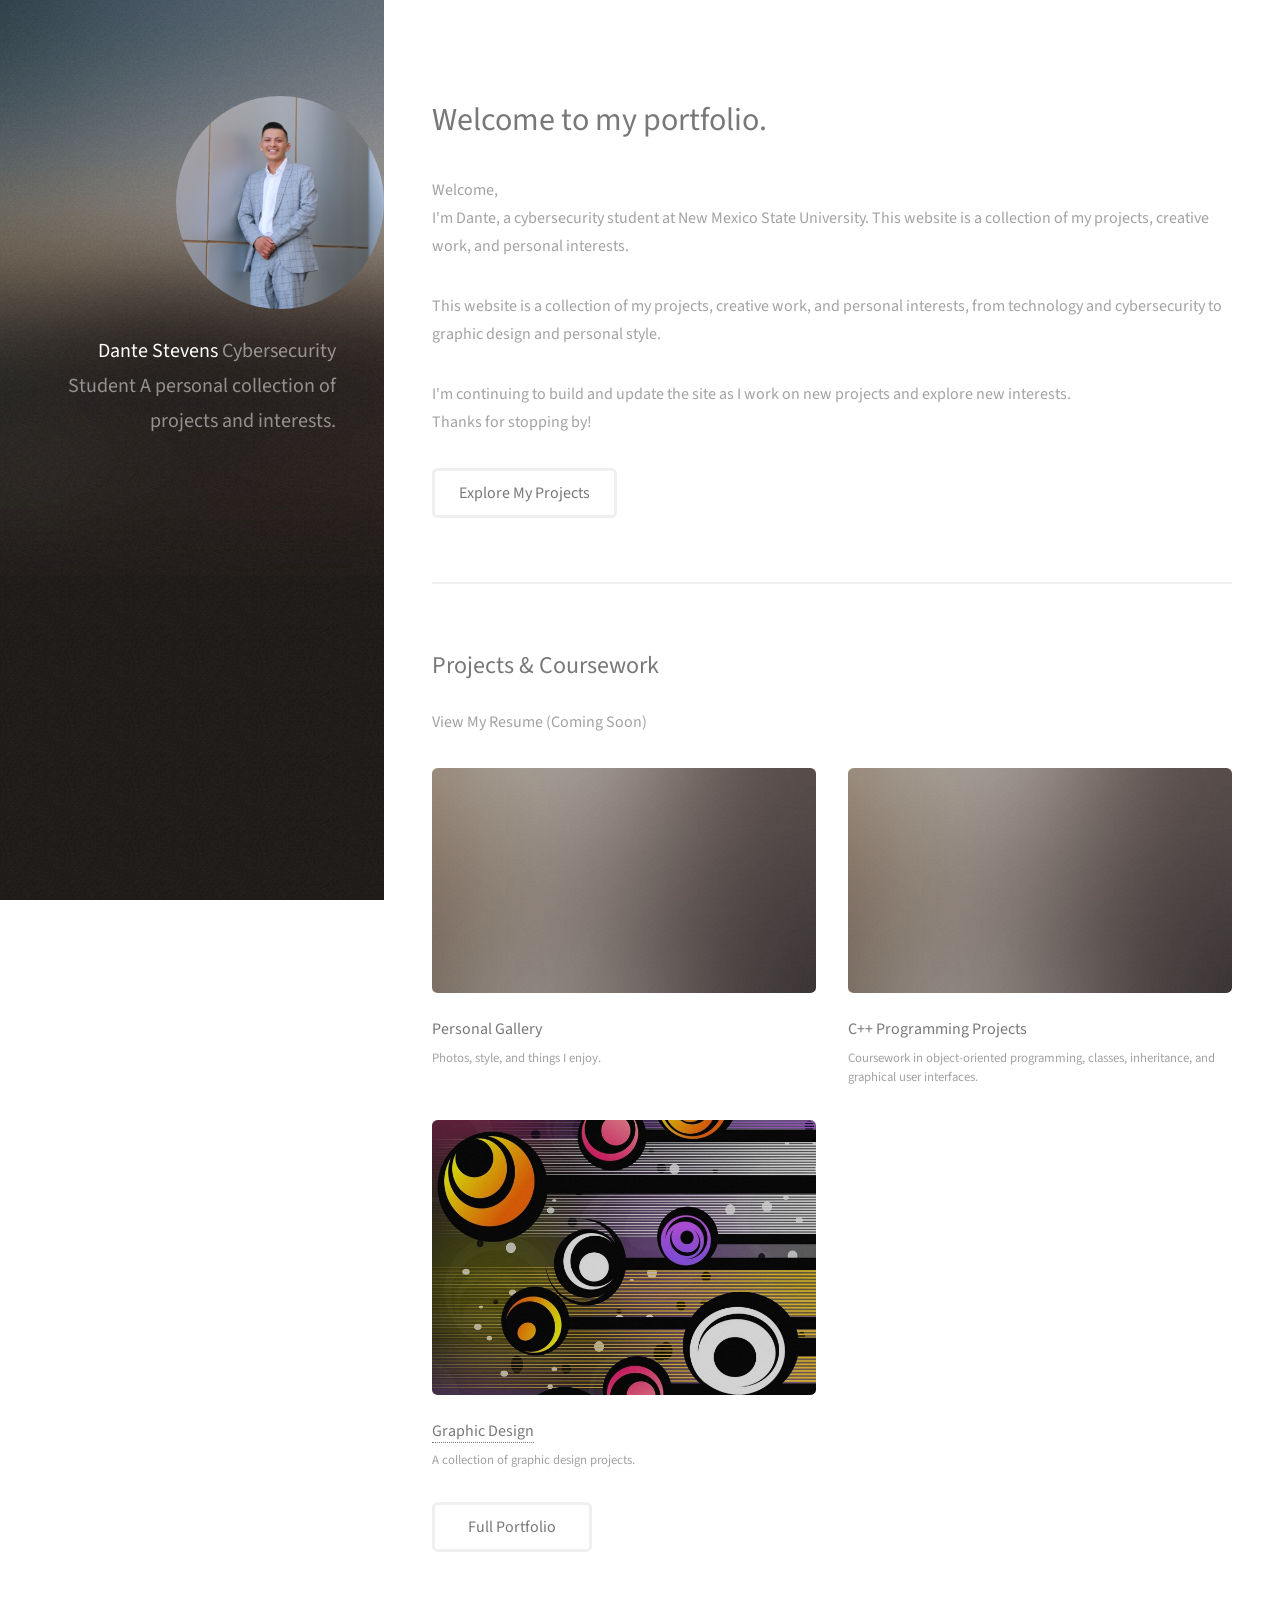
==== commit 9e72e6a5: "Change greeting from 'Hello' to 'Goodbye'" ====
--- a/index.html
+++ b/index.html
@@ -21,7 +21,7 @@
 					<h1>
     <strong>Dante Stevens</strong><br />
     <span>Cybersecurity Student</span><br />
-    <span>New Mexico State University</span>
+    <span>A personal collection of projects and interests.</span>
 </h1>
 
 				</div>
@@ -37,26 +37,21 @@
 
     <p>
         Welcome, <br />
-		I'm a cybersecurity student at New Mexico State University
-        with an interest in computer security, programming, and
-        computer networks. Through my coursework, I'm developing
-        technical skills and exploring how technology can be used
-        to solve problems and protect digital systems.
+		I'm Dante, a cybersecurity student at New Mexico State University.
+		This website is a collection of my projects, creative work, and personal interests.
     </p>
 
 
 					
-    <p>
-        This website showcases some of my technical
-        projects, and ongoing learning in cybersecurity and past graphic design projects.
-    </p>
-
-
-					
-	<p>This website is currently under development. More information,
-		projects, and updates will be added as it continues to grow. <br />
-		Thanks for visiting!
-	</p>
+     
+<p>
+    This website is a collection of my projects, creative work, and personal interests, from technology and cybersecurity to graphic design and personal style.
+</p>
+
+<p>
+    I'm continuing to build and update the site as I work on new projects and explore new interests.<br /> Thanks for stopping by!
+</p>
+
 
     <ul class="actions">
         <li><a href="#two" class="button">Explore My Projects</a></li>
@@ -72,6 +67,23 @@
 
 <div class="row">
 
+
+
+
+ <!-- C++ Project Card -->
+    <article class="col-6 col-12-xsmall work-item">
+        <a href="images/fulls/01.jpg" class="image fit thumb">
+            <img src="images/thumbs/01.jpg" alt="C++ programming project" />
+        </a>
+        <h3>Personal Gallery</h3>
+        <p>Photos, style, and things I enjoy.</p>
+    </article>
+
+	
+
+
+
+	
     <!-- C++ Project Card -->
     <article class="col-6 col-12-xsmall work-item">
         <a href="images/fulls/01.jpg" class="image fit thumb">
--- a/assets/css/main.css
+++ b/assets/css/main.css
@@ -3132,6 +3132,14 @@
 
 			h3 {
 				font-size: 1em;
+
+
+
+				#header h1 strong,
+#header h1 span {
+    display: block;
+}
+				
 			}
 
 		/* Section/Article */
@@ -3201,11 +3209,11 @@
 		/* Header */
 
 			#header {
-				padding: 4.5em 1.5em;
-			}
+    padding: 4.5em 1.5em;
+}
 
 				#header h1 br {
-					display: none;
+					display: block;
 				}
 
 		/* Footer */
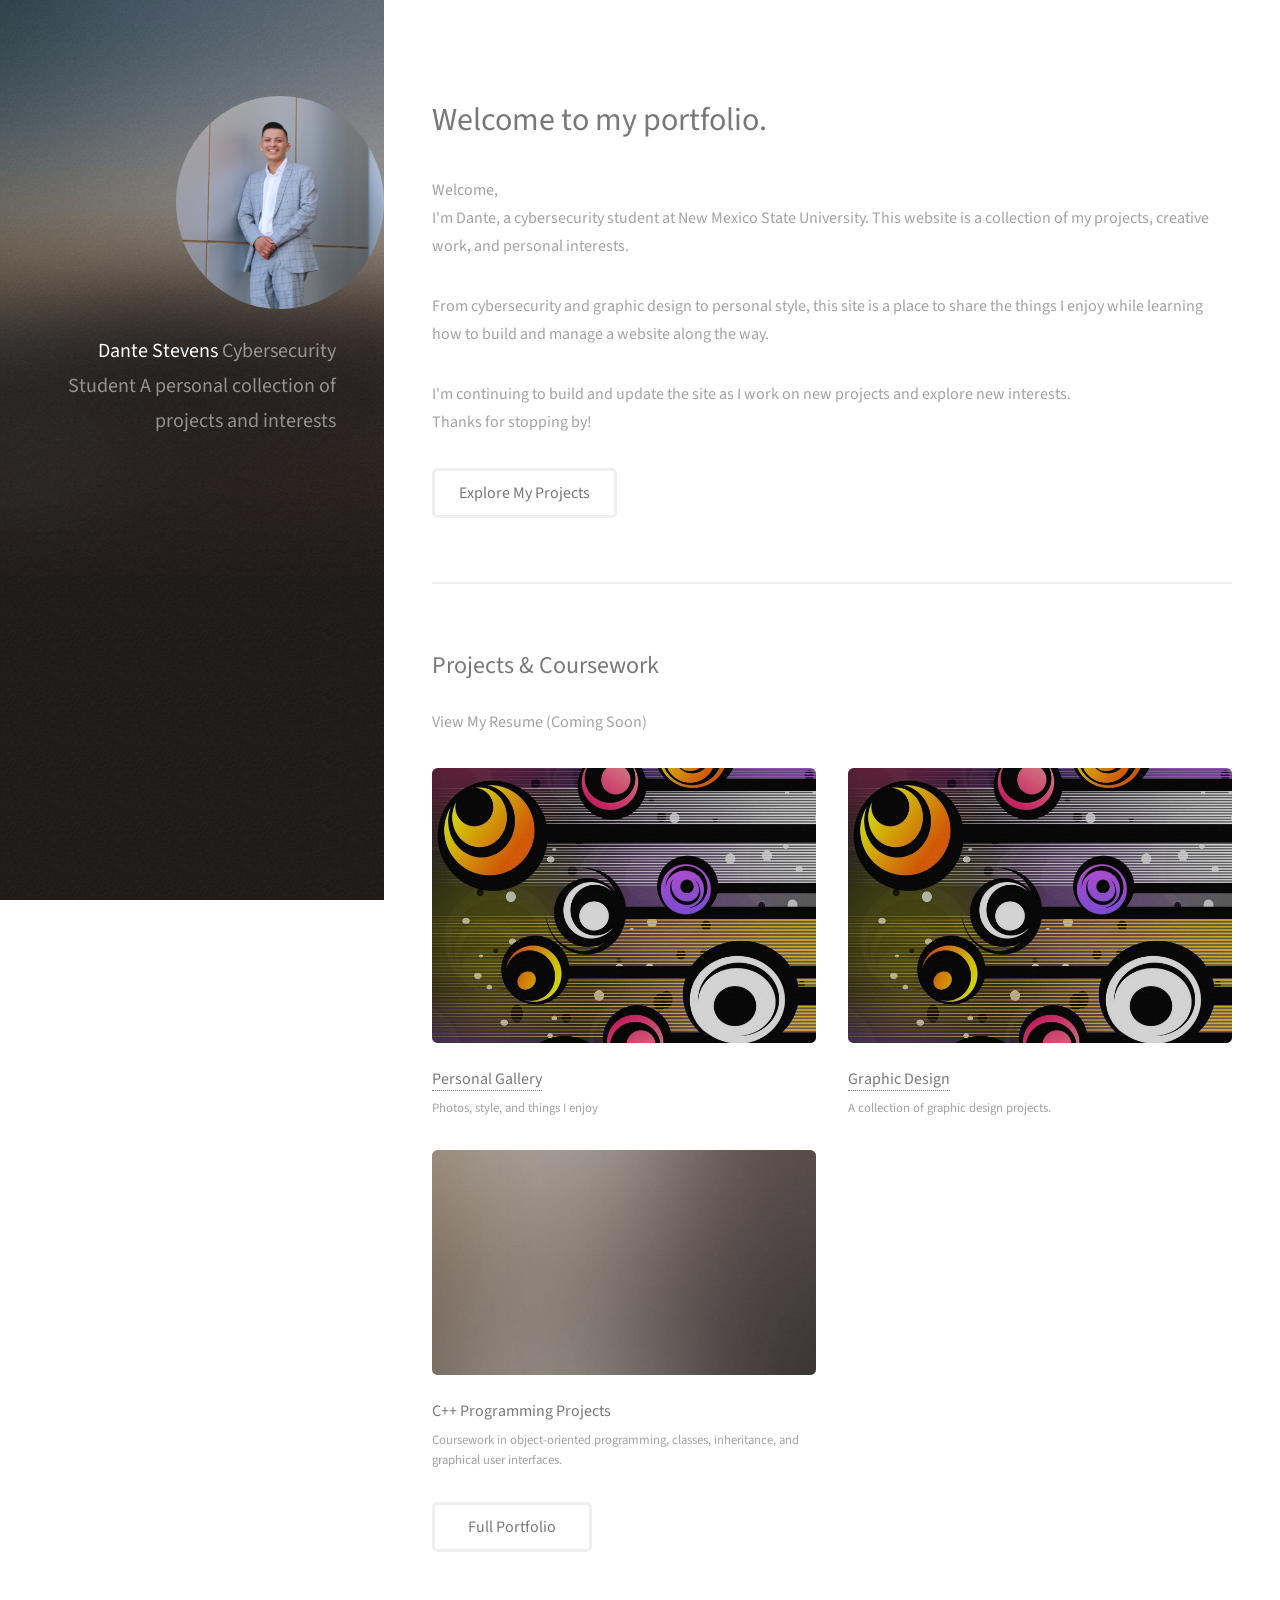
==== commit 202655f9: "Update index.html" ====
--- a/index.html
+++ b/index.html
@@ -21,7 +21,7 @@
 					<h1>
     <strong>Dante Stevens</strong><br />
     <span>Cybersecurity Student</span><br />
-    <span>A personal collection of projects and interests.</span>
+    <span>A personal collection of projects and interests</span>
 </h1>
 
 				</div>
@@ -45,9 +45,7 @@
 					
      
 <p>
-    This website is a collection of my projects, creative work, and personal interests, from technology and cybersecurity to graphic design and personal style.
-</p>
-
+	From cybersecurity and graphic design to personal style, this site is a place to share the things I enjoy while learning how to build and manage a website along the way.</p>
 <p>
     I'm continuing to build and update the site as I work on new projects and explore new interests.<br /> Thanks for stopping by!
 </p>
@@ -69,33 +67,23 @@
 
 
 
-
- <!-- C++ Project Card -->
-    <article class="col-6 col-12-xsmall work-item">
-        <a href="images/fulls/01.jpg" class="image fit thumb">
-            <img src="images/thumbs/01.jpg" alt="C++ programming project" />
-        </a>
-        <h3>Personal Gallery</h3>
-        <p>Photos, style, and things I enjoy.</p>
-    </article>
+<!-- Personal Gallery Card -->
+<article class="col-6 col-12-xsmall work-item">
+    <a href="personal-gallery.html" class="image fit">
+        <img src="images/icon.jpg" alt="Personal Gallery" class="design-icon" />
+    </a>
+    <h3>
+        <a href="personal-gallery.html">Personal Gallery</a>
+    </h3>
+    <p>Photos, style, and things I enjoy</p>
+</article>
+
+
+
+
 
 	
-
-
-
-	
-    <!-- C++ Project Card -->
-    <article class="col-6 col-12-xsmall work-item">
-        <a href="images/fulls/01.jpg" class="image fit thumb">
-            <img src="images/thumbs/01.jpg" alt="C++ programming project" />
-        </a>
-        <h3>C++ Programming Projects</h3>
-        <p>Coursework in object-oriented programming, classes, inheritance, and graphical user interfaces.</p>
-    </article>
-
     <!-- Graphic Design Project Card -->
-    
-
 <article class="col-6 col-12-xsmall work-item">
    <a href="graphic-design.html" class="image fit">
     <img src="images/icon.jpg" alt="Graphic Design Projects" class="design-icon" />
@@ -106,6 +94,21 @@
     <p>A collection of graphic design projects.</p>
 </article>
 
+
+
+    <!-- C++ Project Card -->
+    <article class="col-6 col-12-xsmall work-item">
+        <a href="images/fulls/01.jpg" class="image fit thumb">
+            <img src="images/thumbs/01.jpg" alt="C++ programming project" />
+        </a>
+        <h3>C++ Programming Projects</h3>
+        <p>Coursework in object-oriented programming, classes, inheritance, and graphical user interfaces.</p>
+    </article>
+
+
+
+
+	
 
 </div>
 
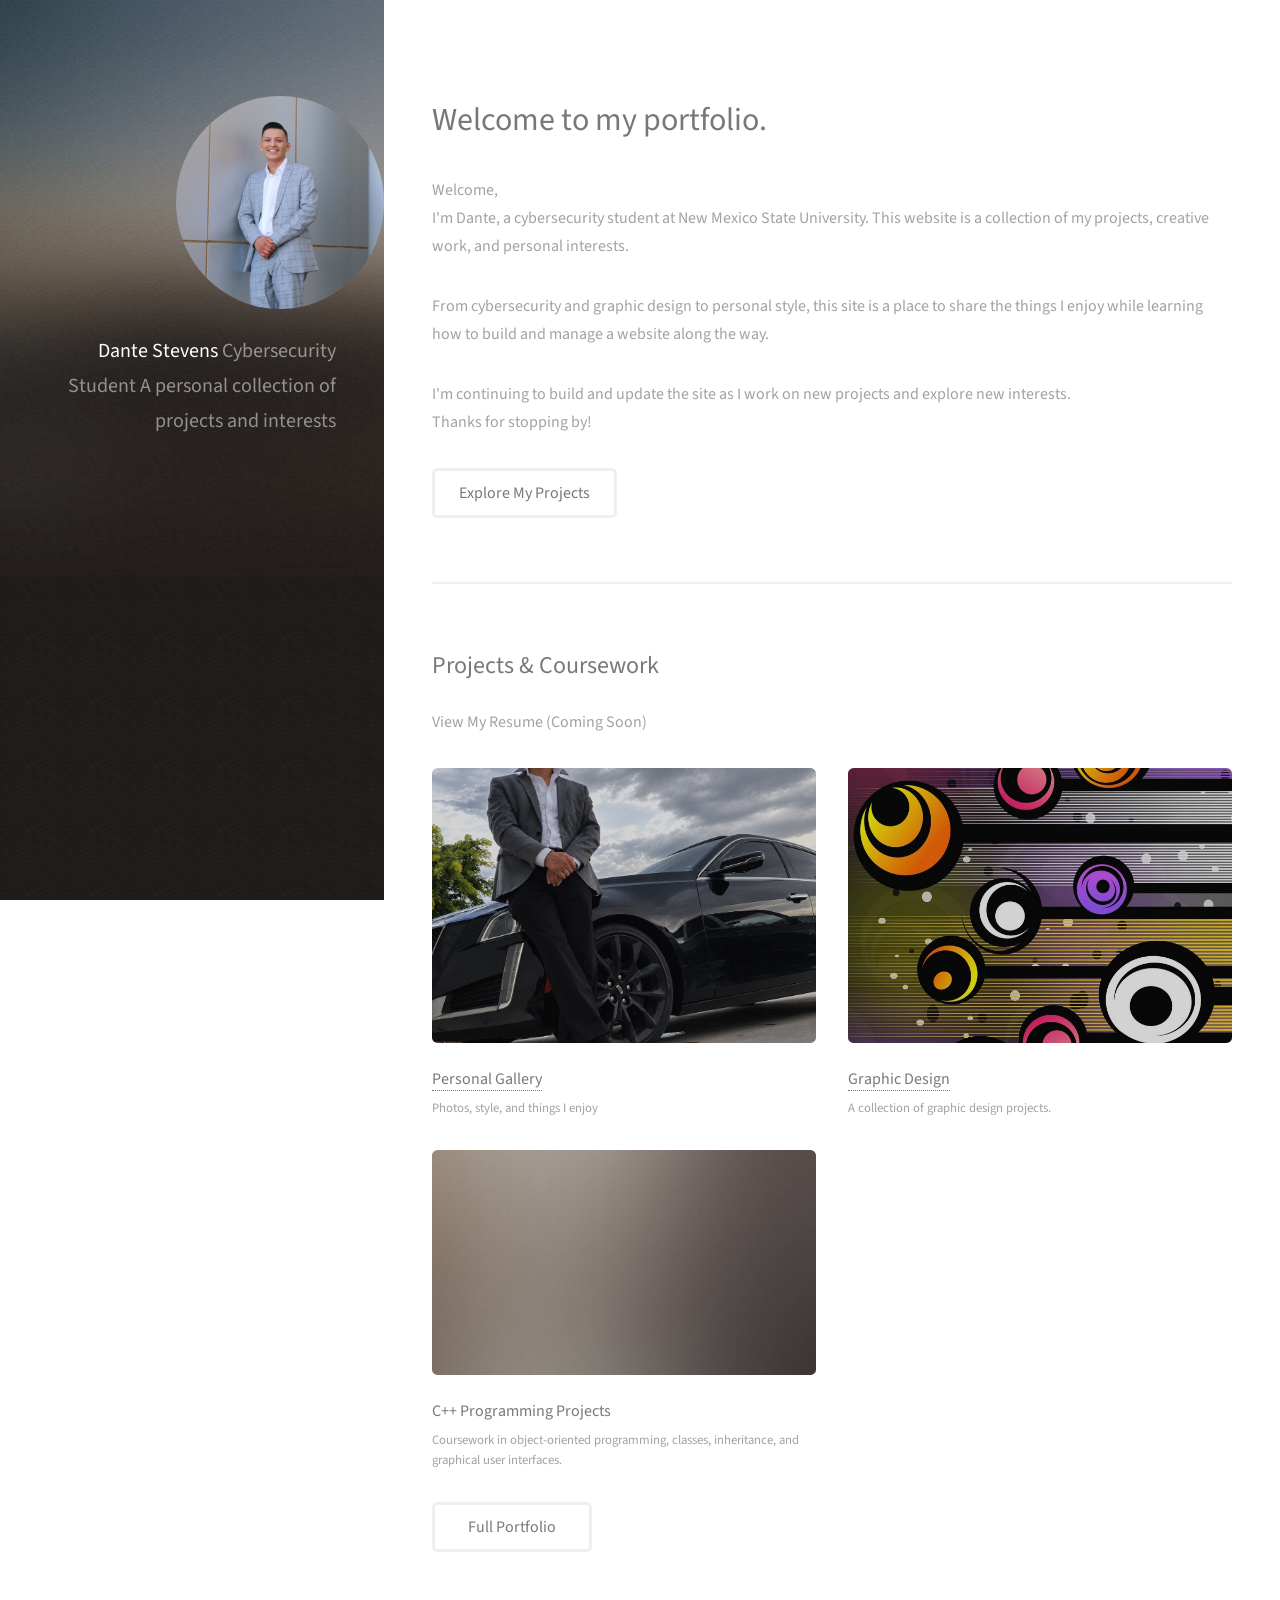
==== commit 3987c41c: "Update index.html" ====
--- a/index.html
+++ b/index.html
@@ -70,7 +70,7 @@
 <!-- Personal Gallery Card -->
 <article class="col-6 col-12-xsmall work-item">
     <a href="personal-gallery.html" class="image fit">
-        <img src="images/icon.jpg" alt="Personal Gallery" class="design-icon" />
+        <img src="images/image7.png" alt="Personal Gallery" class="design-icon" />
     </a>
     <h3>
         <a href="personal-gallery.html">Personal Gallery</a>
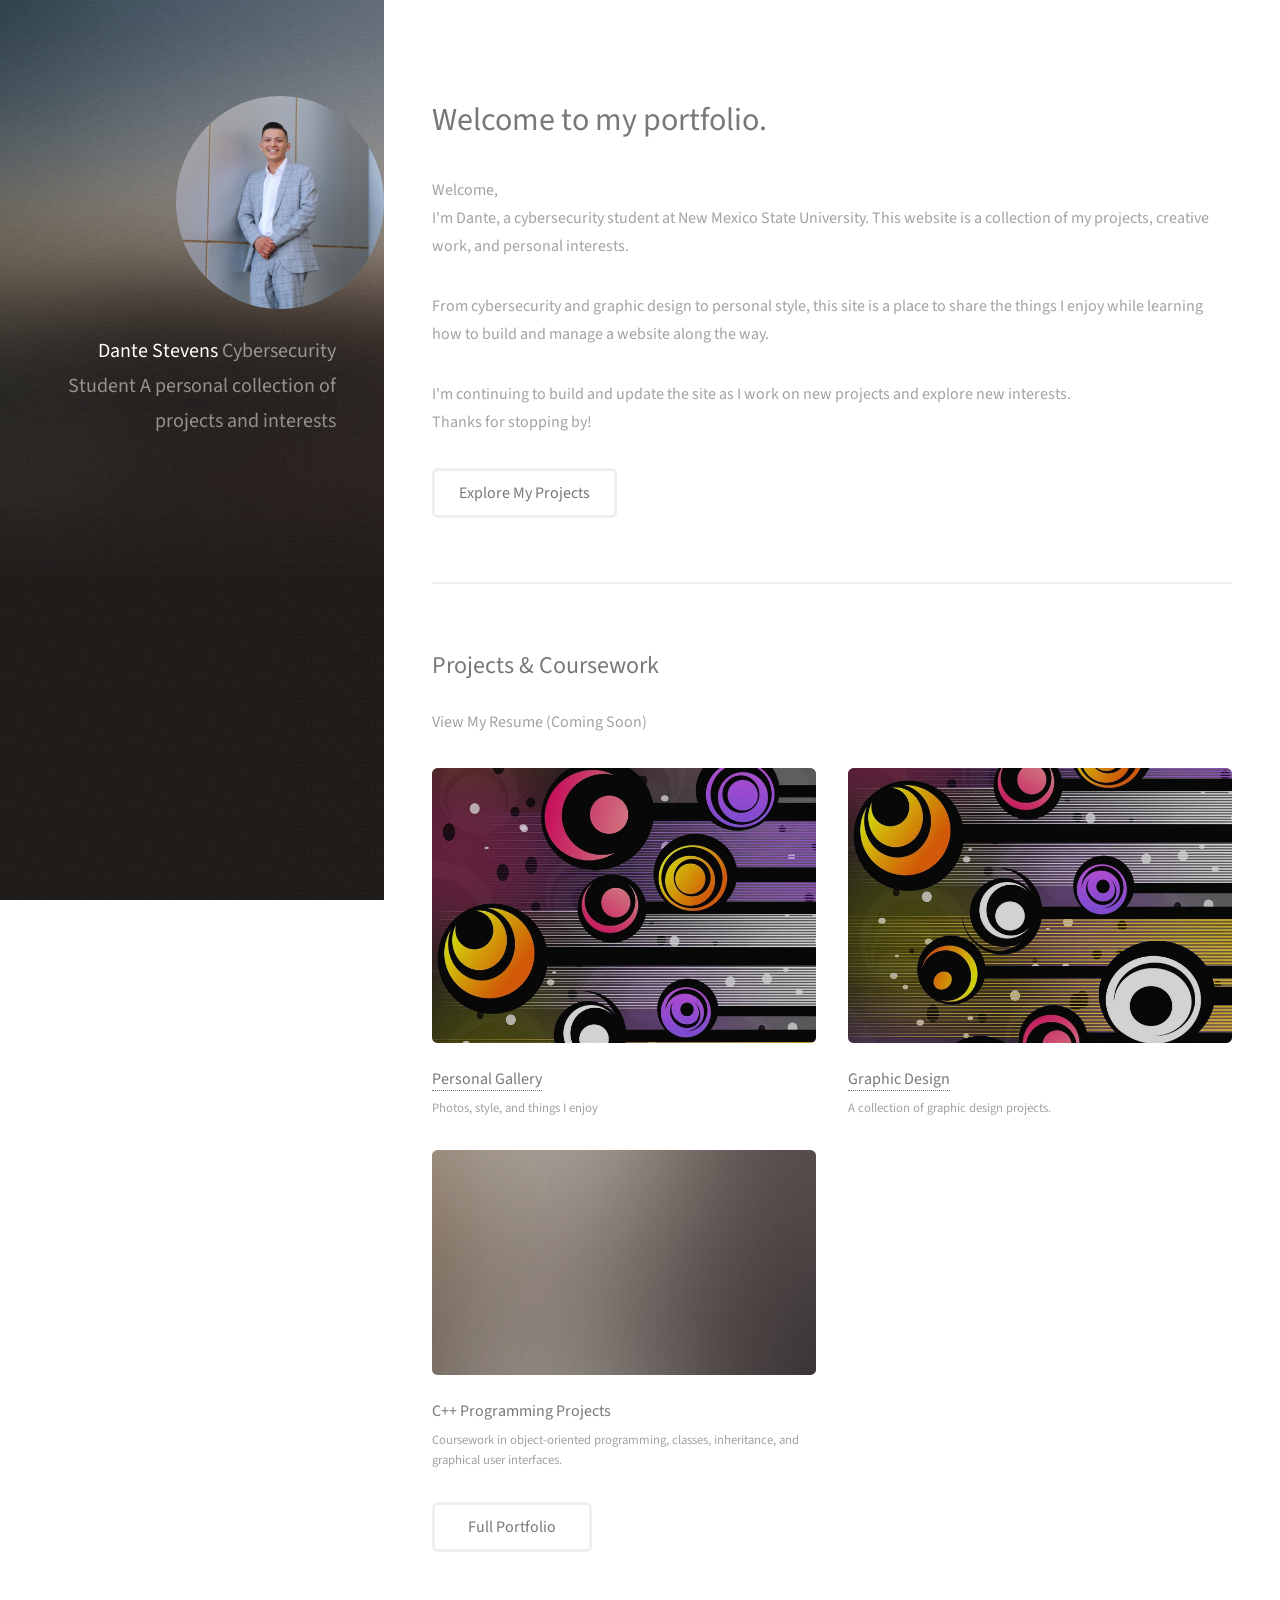
==== commit da02f32f: "Update index.html" ====
--- a/index.html
+++ b/index.html
@@ -70,7 +70,7 @@
 <!-- Personal Gallery Card -->
 <article class="col-6 col-12-xsmall work-item">
     <a href="personal-gallery.html" class="image fit">
-        <img src="images/image7.png" alt="Personal Gallery" class="design-icon" />
+		<img src="images/icon.jpg" alt="Personal Gallery" class="design-icon" style="object-position: center 25%;" />
     </a>
     <h3>
         <a href="personal-gallery.html">Personal Gallery</a>
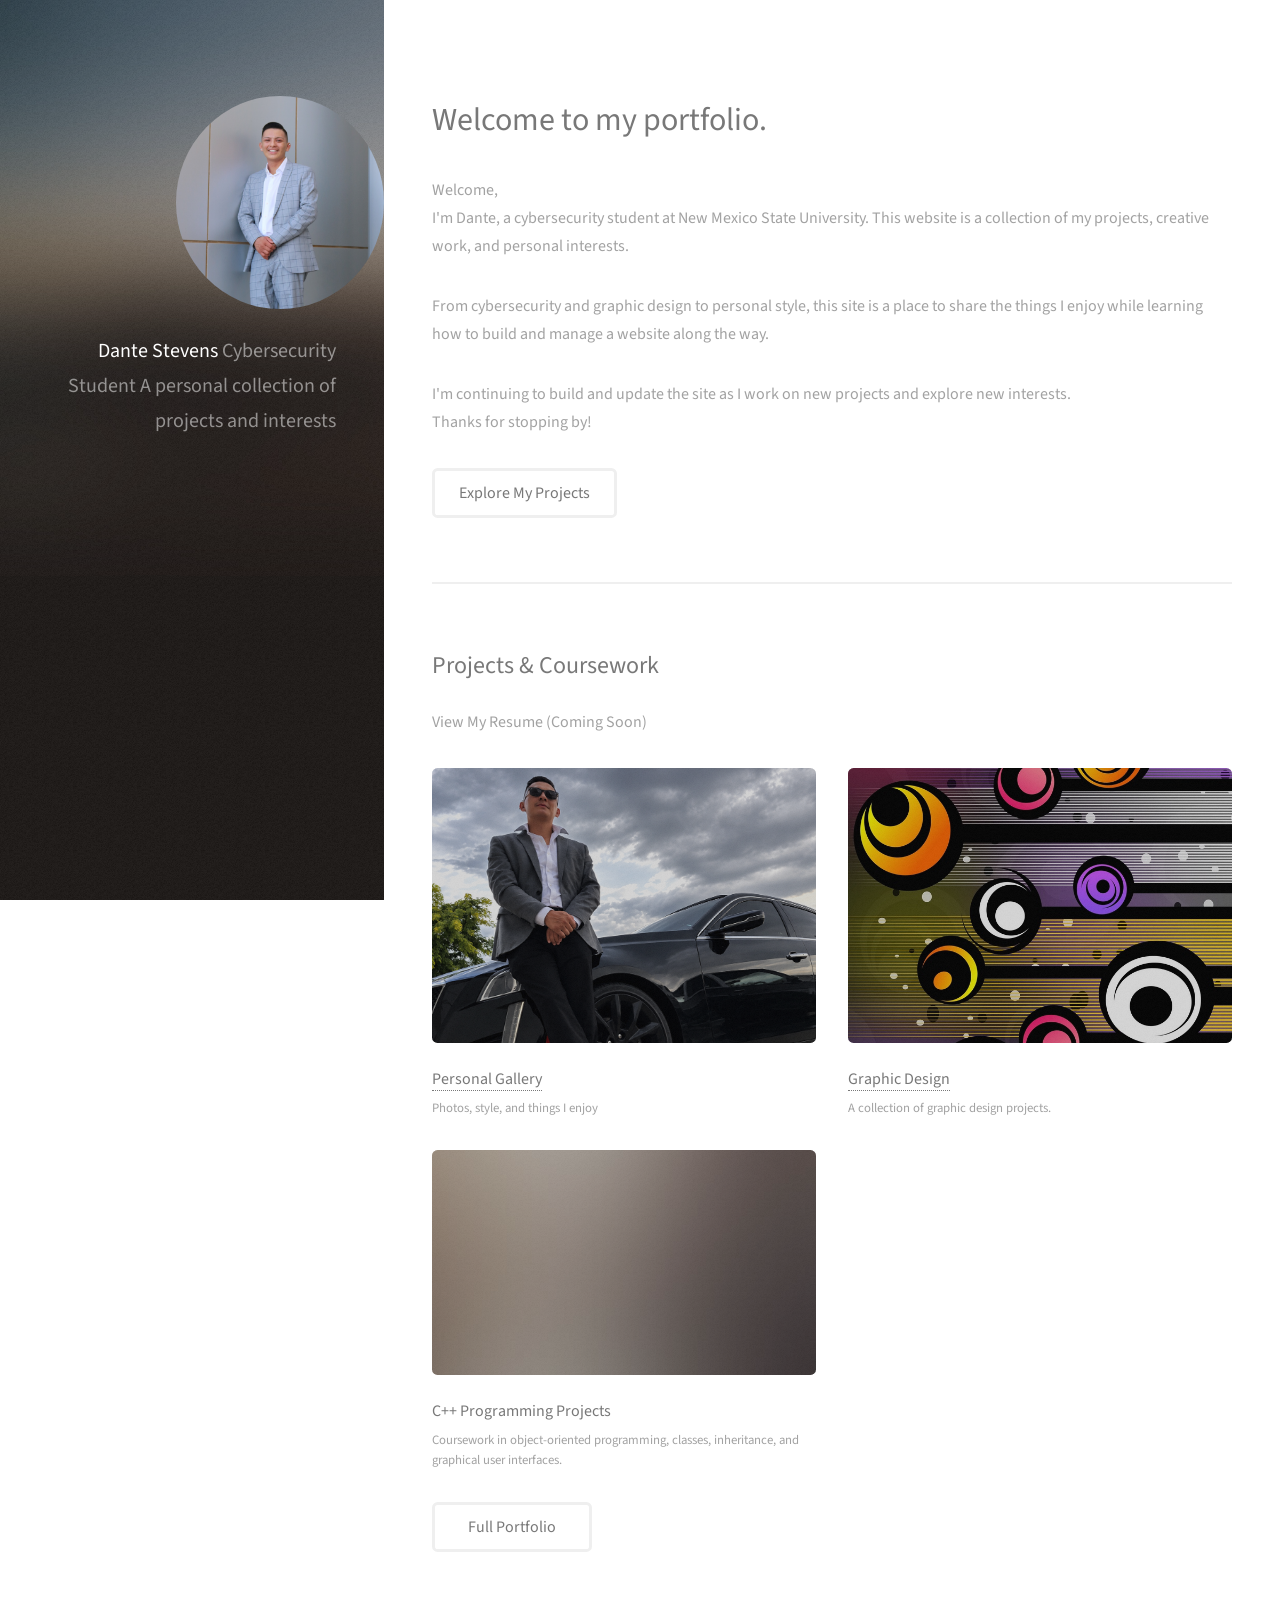
==== commit 3a485c07: "Update greeting from 'Hello' to 'Goodbye'" ====
--- a/index.html
+++ b/index.html
@@ -70,7 +70,7 @@
 <!-- Personal Gallery Card -->
 <article class="col-6 col-12-xsmall work-item">
     <a href="personal-gallery.html" class="image fit">
-		<img src="images/icon.jpg" alt="Personal Gallery" class="design-icon" style="object-position: center 25%;" />
+		<img src="images/image7.png" alt="Personal Gallery" class="design-icon" style="object-position: center 25%;" />
     </a>
     <h3>
         <a href="personal-gallery.html">Personal Gallery</a>
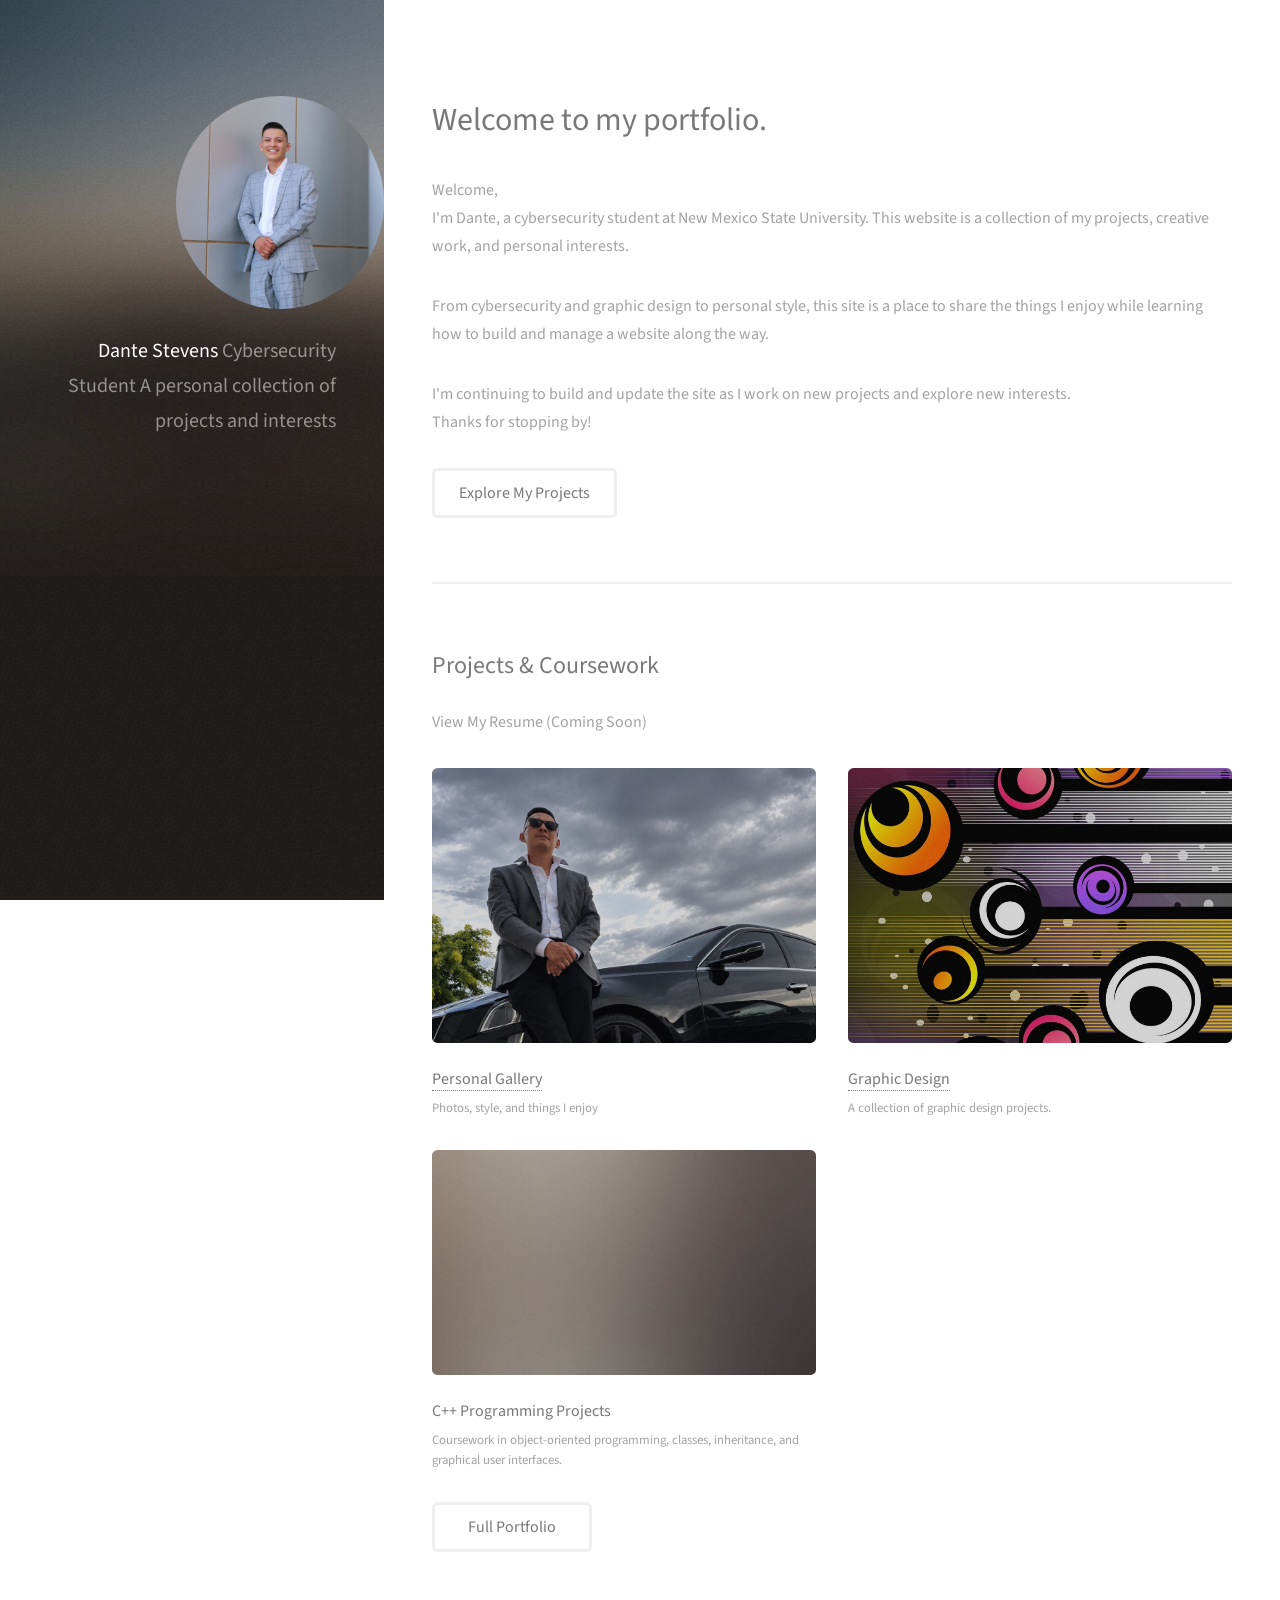
==== commit 1f967308: "Update print statement from 'Hello' to 'Goodbye'" ====
--- a/index.html
+++ b/index.html
@@ -70,7 +70,7 @@
 <!-- Personal Gallery Card -->
 <article class="col-6 col-12-xsmall work-item">
     <a href="personal-gallery.html" class="image fit">
-		<img src="images/image7.png" alt="Personal Gallery" class="design-icon" style="object-position: center 25%;" />
+		<img src="images/image7.png" alt="Personal Gallery" class="design-icon" style="object-position: center 12%;" />
     </a>
     <h3>
         <a href="personal-gallery.html">Personal Gallery</a>
